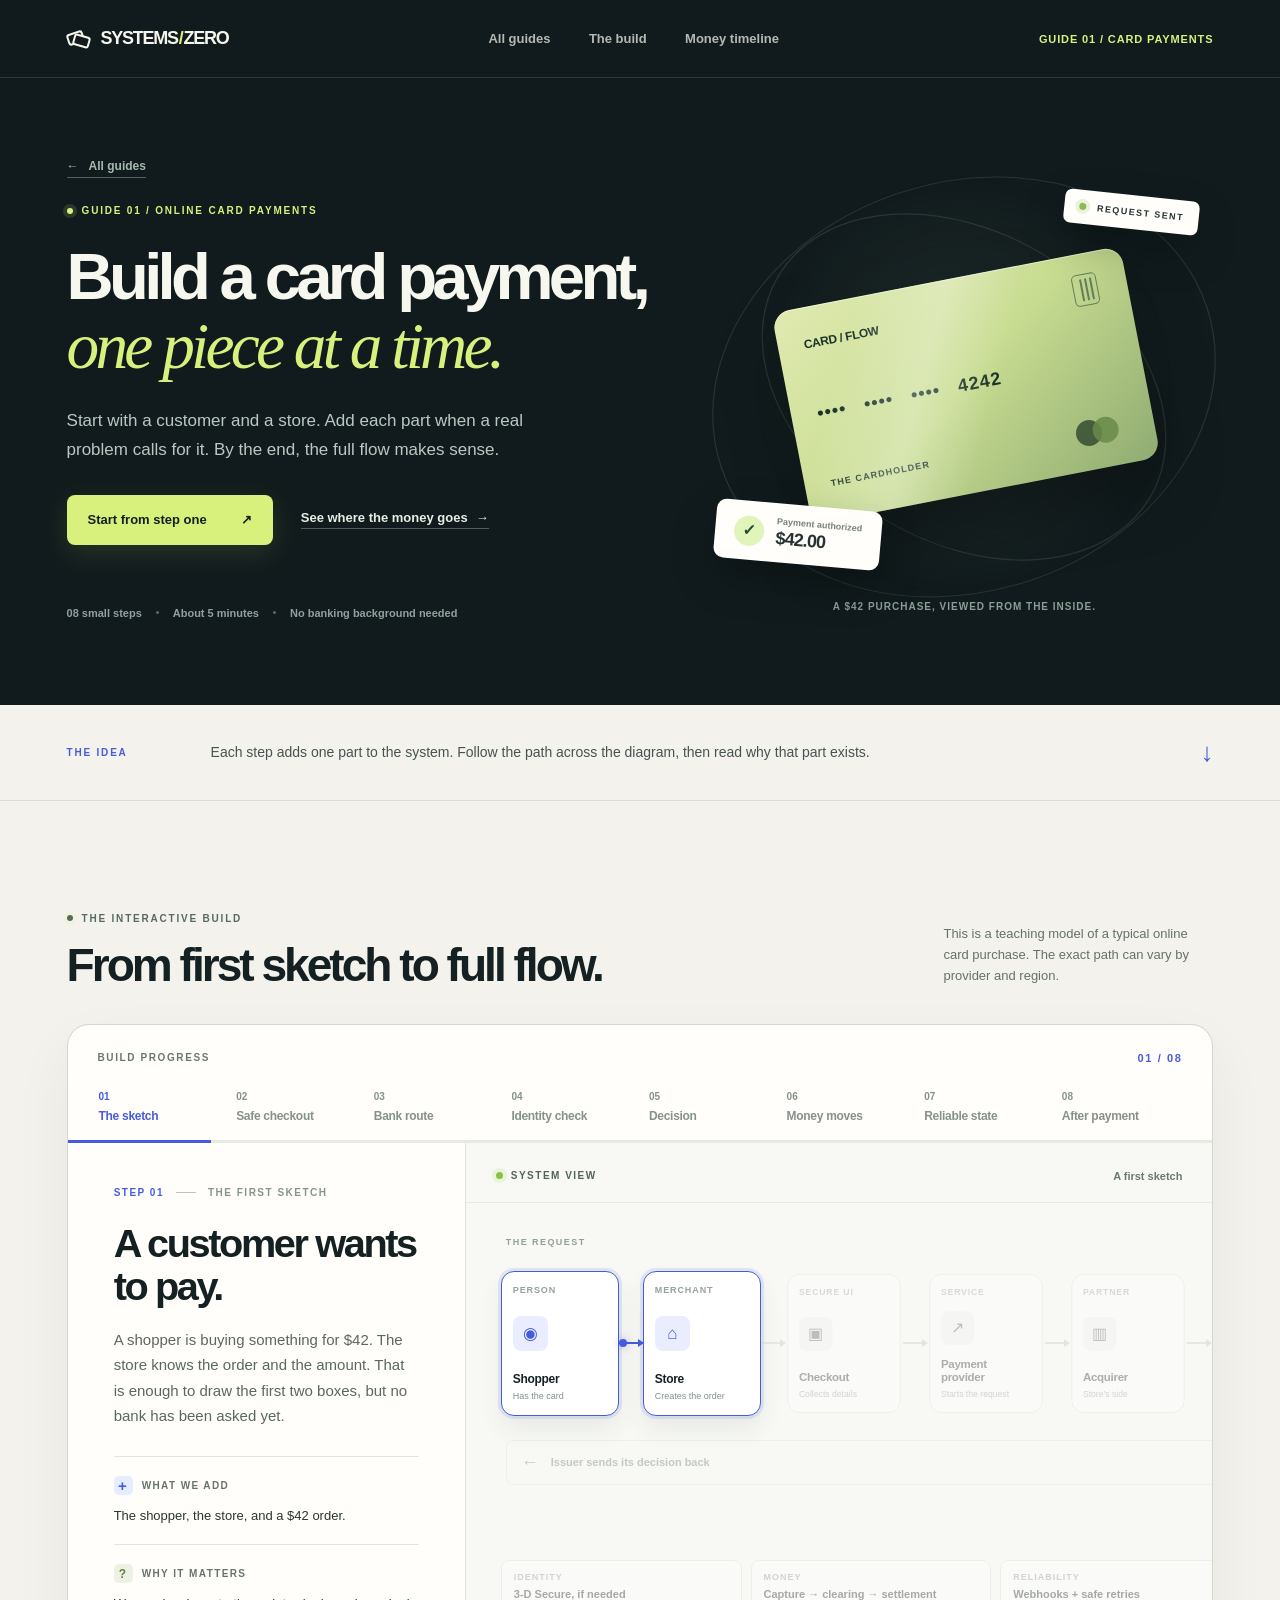
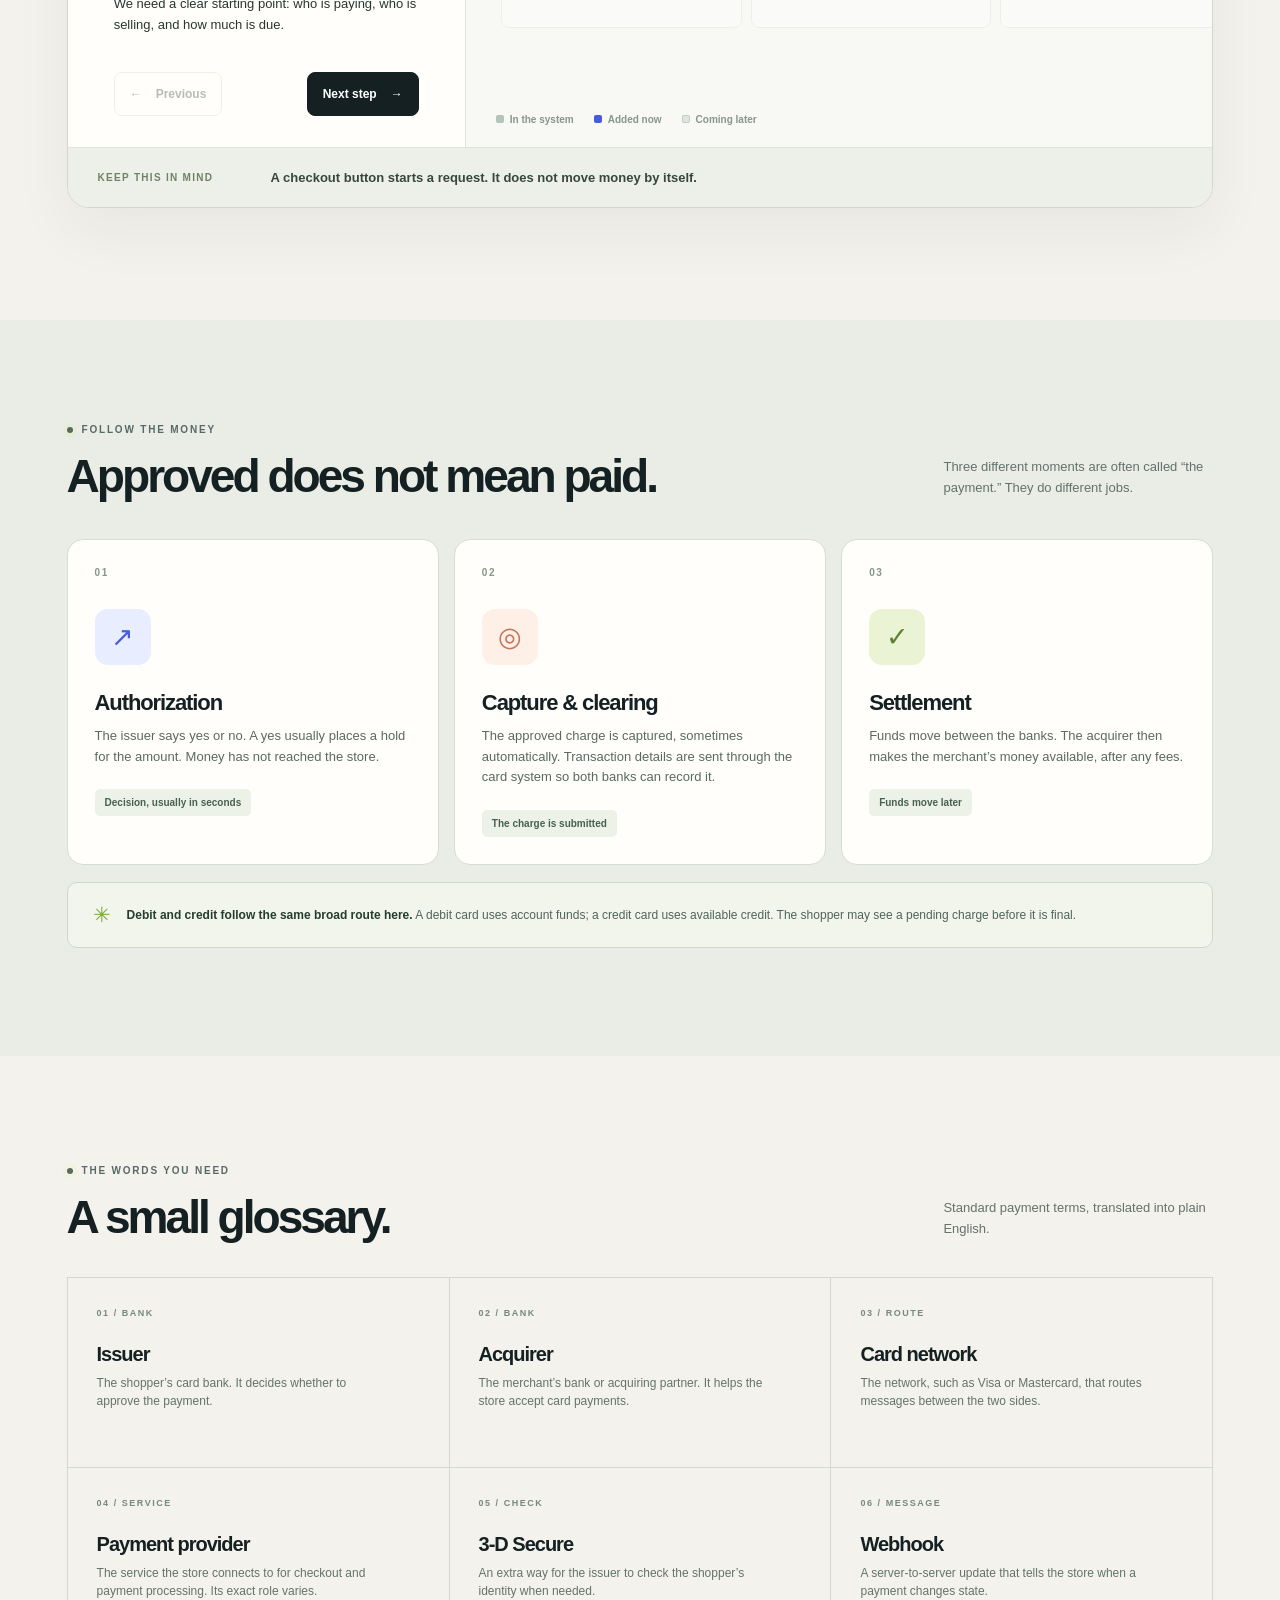
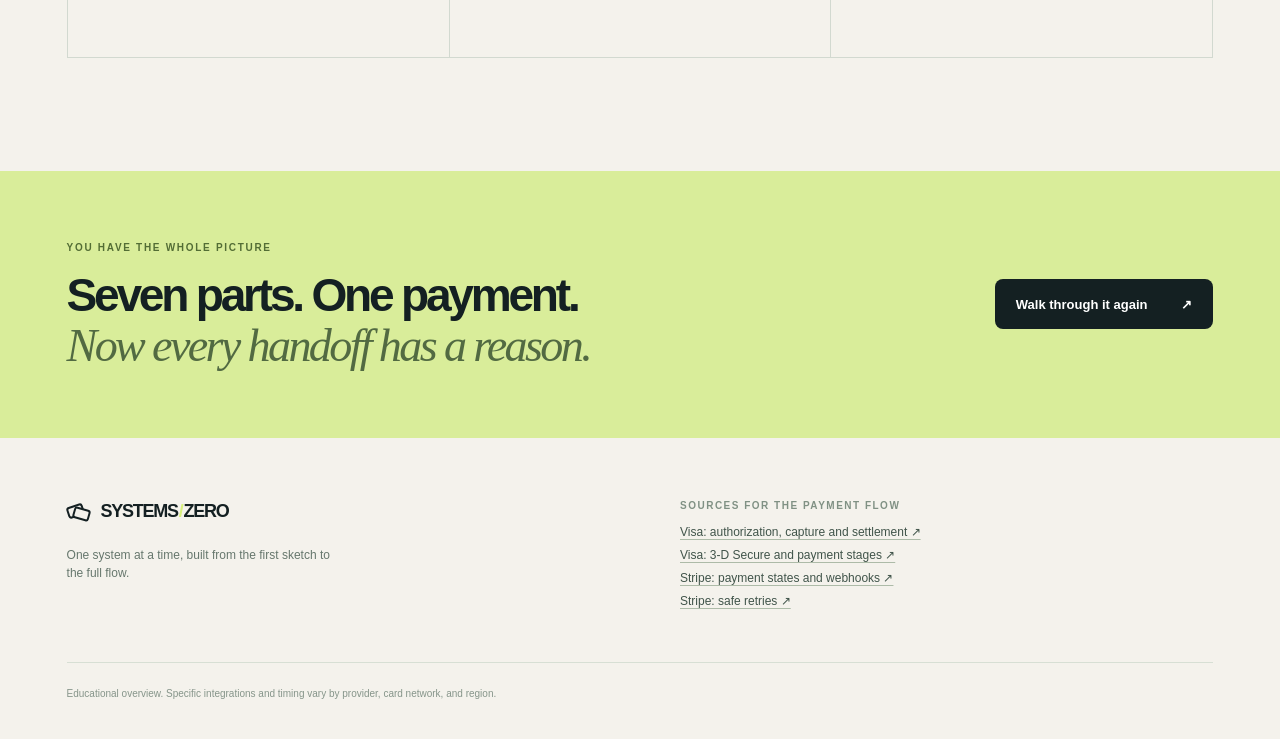
==== guides/card-payments/index.html @ 07d37108 "Make Systems from Zero a guide collection" ====
<!doctype html>
<html lang="en">
  <head>
    <meta charset="UTF-8" />
    <meta name="viewport" content="width=device-width, initial-scale=1" />
    <meta name="theme-color" content="#111b1d" />
    <meta name="description" content="An interactive, step-by-step guide to how an online card payment works." />
    <link rel="icon" href="../../favicon.svg" type="image/svg+xml" />
    <title>Card payments | Systems from Zero</title>
    <link rel="stylesheet" href="../../styles.css" />
    <script src="../../app.js" defer></script>
  </head>
  <body>
    <a class="skip-link" href="#builder">Skip to the payment builder</a>

    <header class="site-header">
      <a class="wordmark" href="../../" aria-label="Systems from Zero, all guides">
        <span class="wordmark-mark" aria-hidden="true"><span></span><span></span></span>
        <span>SYSTEMS<span class="wordmark-slash">/</span>ZERO</span>
      </a>
      <nav aria-label="Main navigation">
        <a href="../../">All guides</a>
        <a href="#builder">The build</a>
        <a href="#timeline">Money timeline</a>
      </nav>
      <span class="header-tag">GUIDE 01 / CARD PAYMENTS</span>
    </header>

    <main id="top">
      <section class="hero" aria-labelledby="hero-title">
        <div class="hero-inner">
          <div class="hero-copy">
            <a class="guide-back" href="../../"><span aria-hidden="true">←</span> All guides</a>
            <div class="eyebrow light"><span class="eyebrow-dot"></span> GUIDE 01 / ONLINE CARD PAYMENTS</div>
            <h1 id="hero-title">Build a card payment,<br /><em>one piece at a time.</em></h1>
            <p>Start with a customer and a store. Add each part when a real problem calls for it. By the end, the full flow makes sense.</p>
            <div class="hero-actions">
              <a class="button button-light" href="#builder">Start from step one <span aria-hidden="true">↗</span></a>
              <a class="text-link" href="#timeline">See where the money goes <span aria-hidden="true">→</span></a>
            </div>
            <div class="hero-meta"><span>08 small steps</span><span class="meta-divider"></span><span>About 5 minutes</span><span class="meta-divider"></span><span>No banking background needed</span></div>
          </div>
          <div class="hero-art" aria-hidden="true">
            <div class="art-orbit orbit-one"></div><div class="art-orbit orbit-two"></div>
            <div class="floating-label label-top"><span class="small-signal"></span> REQUEST SENT</div>
            <div class="payment-card">
              <div class="card-top"><span>CARD / FLOW</span><span class="card-chip"><i></i><i></i><i></i></span></div>
              <div class="card-center"><span>•••• &nbsp; •••• &nbsp; •••• &nbsp; 4242</span></div>
              <div class="card-bottom"><span>THE CARDHOLDER</span><span class="card-brand"><i></i><i></i></span></div>
            </div>
            <div class="floating-receipt">
              <div class="receipt-icon">✓</div>
              <div><span>Payment authorized</span><strong>$42.00</strong></div>
            </div>
            <div class="art-caption">A $42 purchase, viewed from the inside.</div>
          </div>
        </div>
      </section>

      <section class="intro-strip" aria-label="How to use this guide">
        <span class="intro-index">THE IDEA</span>
        <p>Each step adds one part to the system. Follow the path across the diagram, then read why that part exists.</p>
        <span class="intro-arrow" aria-hidden="true">↓</span>
      </section>

      <section id="builder" class="builder section-wrap" aria-labelledby="builder-heading">
        <div class="section-heading">
          <div><div class="eyebrow"><span class="eyebrow-dot"></span> THE INTERACTIVE BUILD</div><h2 id="builder-heading">From first sketch to full flow.</h2></div>
          <p>This is a teaching model of a typical online card purchase. The exact path can vary by provider and region.</p>
        </div>

        <div class="step-shell">
          <div class="step-rail-heading"><span>BUILD PROGRESS</span><span id="step-count">01 / 08</span></div>
          <div id="step-nav" class="step-nav" role="tablist" aria-label="Payment system build steps"></div>
          <div class="step-progress" aria-hidden="true"><span id="step-progress-fill"></span></div>

          <div class="build-layout">
            <article class="story-panel" id="step-panel" role="tabpanel" aria-live="polite">
              <div class="story-kicker"><span id="step-number">STEP 01</span><span class="kicker-rule"></span><span id="step-tag">THE FIRST SKETCH</span></div>
              <h3 id="step-title"></h3>
              <p id="step-description" class="story-description"></p>
              <div class="story-detail">
                <div class="detail-label"><span class="detail-icon">+</span> WHAT WE ADD</div>
                <p id="step-add"></p>
              </div>
              <div class="story-detail why-detail">
                <div class="detail-label"><span class="detail-icon question">?</span> WHY IT MATTERS</div>
                <p id="step-why"></p>
              </div>
              <div class="story-navigation">
                <button id="previous-step" class="nav-button nav-previous" type="button" aria-label="Previous step"><span aria-hidden="true">←</span> Previous</button>
                <button id="next-step" class="nav-button nav-next" type="button">Next step <span aria-hidden="true">→</span></button>
              </div>
            </article>

            <div class="diagram-panel">
              <div class="diagram-top"><div><span class="diagram-live-dot"></span> SYSTEM VIEW</div><span id="diagram-status">A first sketch</span></div>
              <div class="diagram-instruction">Scroll sideways to see the full path <span aria-hidden="true">→</span></div>
              <div class="diagram-scroll" tabindex="0" aria-label="Card payment flow diagram, scroll horizontally on small screens">
                <div class="diagram-canvas">
                  <div class="diagram-caption"><span>THE REQUEST</span><span>LEFT TO RIGHT <span aria-hidden="true">→</span></span></div>
                  <div id="flow-nodes" class="flow-nodes"></div>
                  <div id="response-line" class="response-line"><span class="response-arrow" aria-hidden="true">←</span><span id="response-label">Issuer sends its decision back</span><div id="scenario-controls" class="scenario-controls" role="group" aria-label="Issuer decision"><button class="scenario-button selected" type="button" data-outcome="approved" aria-pressed="true">Approved</button><button class="scenario-button" type="button" data-outcome="declined" aria-pressed="false">Declined</button></div></div>
                  <div id="diagram-extra" class="diagram-extra"></div>
                </div>
              </div>
              <div class="diagram-footer"><span class="legend-item"><i class="legend-active"></i> In the system</span><span class="legend-item"><i class="legend-new"></i> Added now</span><span class="legend-item"><i class="legend-later"></i> Coming later</span></div>
            </div>
          </div>
          <div class="step-takeaway"><span class="takeaway-label">KEEP THIS IN MIND</span><p id="step-takeaway"></p></div>
        </div>
      </section>

      <section id="timeline" class="timeline-section" aria-labelledby="timeline-heading">
        <div class="section-wrap">
          <div class="section-heading timeline-heading"><div><div class="eyebrow"><span class="eyebrow-dot"></span> FOLLOW THE MONEY</div><h2 id="timeline-heading">Approved does not mean paid.</h2></div><p>Three different moments are often called “the payment.” They do different jobs.</p></div>
          <div class="money-timeline">
            <article class="timeline-card"><span class="timeline-number">01</span><div class="timeline-symbol">↗</div><div><h3>Authorization</h3><p>The issuer says yes or no. A yes usually places a hold for the amount. Money has not reached the store.</p><span class="timeline-status">Decision, usually in seconds</span></div></article>
            <article class="timeline-card"><span class="timeline-number">02</span><div class="timeline-symbol">◎</div><div><h3>Capture &amp; clearing</h3><p>The approved charge is captured, sometimes automatically. Transaction details are sent through the card system so both banks can record it.</p><span class="timeline-status">The charge is submitted</span></div></article>
            <article class="timeline-card"><span class="timeline-number">03</span><div class="timeline-symbol">✓</div><div><h3>Settlement</h3><p>Funds move between the banks. The acquirer then makes the merchant’s money available, after any fees.</p><span class="timeline-status">Funds move later</span></div></article>
          </div>
          <div class="timeline-note"><span class="note-star">✳</span><p><strong>Debit and credit follow the same broad route here.</strong> A debit card uses account funds; a credit card uses available credit. The shopper may see a pending charge before it is final.</p></div>
        </div>
      </section>

      <section id="glossary" class="glossary-section section-wrap" aria-labelledby="glossary-heading">
        <div class="section-heading"><div><div class="eyebrow"><span class="eyebrow-dot"></span> THE WORDS YOU NEED</div><h2 id="glossary-heading">A small glossary.</h2></div><p>Standard payment terms, translated into plain English.</p></div>
        <div class="glossary-grid">
          <article><span class="term-index">01 / BANK</span><h3>Issuer</h3><p>The shopper’s card bank. It decides whether to approve the payment.</p></article>
          <article><span class="term-index">02 / BANK</span><h3>Acquirer</h3><p>The merchant’s bank or acquiring partner. It helps the store accept card payments.</p></article>
          <article><span class="term-index">03 / ROUTE</span><h3>Card network</h3><p>The network, such as Visa or Mastercard, that routes messages between the two sides.</p></article>
          <article><span class="term-index">04 / SERVICE</span><h3>Payment provider</h3><p>The service the store connects to for checkout and payment processing. Its exact role varies.</p></article>
          <article><span class="term-index">05 / CHECK</span><h3>3-D Secure</h3><p>An extra way for the issuer to check the shopper’s identity when needed.</p></article>
          <article><span class="term-index">06 / MESSAGE</span><h3>Webhook</h3><p>A server-to-server update that tells the store when a payment changes state.</p></article>
        </div>
      </section>

      <section class="closing-section"><div class="section-wrap closing-inner"><div><span class="closing-kicker">YOU HAVE THE WHOLE PICTURE</span><h2>Seven parts. One payment.<br /><em>Now every handoff has a reason.</em></h2></div><a class="button button-dark" href="#builder">Walk through it again <span aria-hidden="true">↗</span></a></div></section>
    </main>

    <footer class="site-footer section-wrap"><div><a class="wordmark footer-wordmark" href="../../"><span class="wordmark-mark" aria-hidden="true"><span></span><span></span></span><span>SYSTEMS<span class="wordmark-slash">/</span>ZERO</span></a><p>One system at a time, built from the first sketch to the full flow.</p></div><div class="source-list"><span>SOURCES FOR THE PAYMENT FLOW</span><a href="https://developer.visa.com/docs/visanet-connect-acceptance" target="_blank" rel="noopener noreferrer">Visa: authorization, capture and settlement ↗</a><a href="https://corporate.visa.com/en/solutions/visa-protect/insights/3d-secure.html" target="_blank" rel="noopener noreferrer">Visa: 3-D Secure and payment stages ↗</a><a href="https://docs.stripe.com/payments/payment-element/migration" target="_blank" rel="noopener noreferrer">Stripe: payment states and webhooks ↗</a><a href="https://docs.stripe.com/api/idempotent_requests" target="_blank" rel="noopener noreferrer">Stripe: safe retries ↗</a></div><p class="footer-fine">Educational overview. Specific integrations and timing vary by provider, card network, and region.</p></footer>
  </body>
</html>
---- styles.css ----
:root{--ink:#142022;--ink-soft:#536164;--deep:#111b1d;--deep-2:#1d2b2c;--paper:#f4f2ec;--white:#fffefa;--line:#d9ddd5;--lime:#d8f17c;--blue:#475cdd;--blue-soft:#e9edff;--peach:#ffd4bc;--radius:18px;scroll-behavior:smooth}
*{box-sizing:border-box}html{scroll-padding-top:92px}body{margin:0;background:var(--paper);color:var(--ink);font-family:Inter,"Segoe UI",Arial,sans-serif;-webkit-font-smoothing:antialiased}button,a{-webkit-tap-highlight-color:transparent}button{font:inherit}a{color:inherit;text-decoration:none}a:focus-visible,button:focus-visible,.diagram-scroll:focus-visible{outline:3px solid var(--blue);outline-offset:4px}.skip-link{position:absolute;z-index:99;top:-70px;left:16px;background:#fff;padding:12px 16px;border-radius:8px}.skip-link:focus{top:12px}.section-wrap{max-width:1440px;margin:0 auto;padding-left:clamp(22px,5.2vw,76px);padding-right:clamp(22px,5.2vw,76px)}
.site-header{height:78px;padding:0 clamp(22px,5.2vw,76px);display:flex;align-items:center;justify-content:space-between;gap:32px;background:var(--deep);color:#f5f5ec;border-bottom:1px solid rgba(255,255,255,.12)}.wordmark{display:inline-flex;align-items:center;gap:10px;font-size:18px;font-weight:850;letter-spacing:-.07em;white-space:nowrap}.wordmark-slash{color:var(--lime);padding:0 1px}.wordmark-mark{width:24px;height:24px;display:inline-flex;position:relative;align-items:center}.wordmark-mark span{display:block;width:17px;height:12px;border:2px solid currentColor;border-radius:3px;transform:rotate(-18deg);position:absolute;left:0;top:5px}.wordmark-mark span+span{left:6px;top:8px;background:var(--deep);transform:rotate(16deg)}.site-header nav{display:flex;align-items:center;gap:clamp(18px,3vw,42px);font-size:13px;font-weight:650}.site-header nav a{opacity:.72;transition:opacity .2s}.site-header nav a:hover{opacity:1}.header-tag{font-size:11px;letter-spacing:.08em;text-transform:uppercase;font-weight:750;color:var(--lime);white-space:nowrap}.header-tag span{font-size:16px;margin-left:7px}
.hero{background:var(--deep);color:#f6f7ee;overflow:hidden}.hero-inner{max-width:1440px;min-height:620px;margin:auto;padding:78px clamp(22px,5.2vw,76px) 86px;display:grid;grid-template-columns:minmax(0,1.1fr) minmax(390px,.9fr);align-items:center;gap:40px}.eyebrow{display:flex;align-items:center;gap:9px;font-size:10px;font-weight:850;letter-spacing:.18em;color:#586966}.eyebrow.light{color:var(--lime)}.eyebrow-dot{width:6px;height:6px;border-radius:50%;background:currentColor;display:inline-block;box-shadow:0 0 0 4px rgba(216,241,124,.13)}h1,h2,h3,p{margin-top:0}.hero h1{font-size:clamp(46px,5.1vw,78px);line-height:1.055;letter-spacing:-.072em;font-weight:760;margin:27px 0 26px;max-width:770px}.hero h1 em,.closing-section h2 em{font-family:Georgia,serif;font-weight:400;letter-spacing:-.057em;color:var(--lime)}.hero-copy>p{font-size:17px;line-height:1.7;color:#b9c8c3;max-width:520px;margin-bottom:30px}.hero-actions{display:flex;gap:28px;align-items:center;flex-wrap:wrap}.button{min-height:50px;display:inline-flex;align-items:center;justify-content:center;gap:34px;padding:0 21px;border-radius:8px;font-size:13px;font-weight:800;transition:transform .25s,background .25s,box-shadow .25s}.button:hover{transform:translateY(-3px)}.button-light{background:var(--lime);color:#142022;box-shadow:0 8px 28px rgba(216,241,124,.12)}.button-light:hover{background:#e4f9a7}.text-link{font-size:13px;font-weight:750;color:#e8eee4;display:inline-flex;gap:8px;align-items:center;border-bottom:1px solid rgba(255,255,255,.28);padding-bottom:3px}.text-link:hover{border-bottom-color:var(--lime);color:var(--lime)}.hero-meta{display:flex;align-items:center;gap:14px;margin-top:62px;color:#90a09c;font-size:11px;font-weight:650}.meta-divider{width:3px;height:3px;border-radius:50%;background:#5a6c66}
.hero-art{height:450px;position:relative;display:flex;align-items:center;justify-content:center;isolation:isolate}.hero-art:before{content:"";position:absolute;width:440px;height:440px;border-radius:50%;background:radial-gradient(circle,rgba(117,144,129,.18),transparent 67%);filter:blur(6px)}.art-orbit{position:absolute;width:410px;height:410px;border:1px solid rgba(202,225,202,.12);border-radius:50%;transform:rotate(-18deg) scaleX(1.25)}.orbit-two{width:310px;height:310px;transform:rotate(31deg) scaleX(1.4)}.payment-card{width:min(355px,78%);height:215px;background:linear-gradient(140deg,#dfeab0 0%,#c8dc91 49%,#90ac72 100%);border-radius:18px;color:#1b3327;box-shadow:0 30px 60px rgba(0,0,0,.35),inset 0 1px 0 rgba(255,255,255,.5);transform:rotate(-11deg) translate(2px,-2px);position:relative;z-index:2;display:flex;flex-direction:column;justify-content:space-between;padding:24px 26px;animation:card-float 7s ease-in-out infinite}.payment-card:after{content:"";position:absolute;inset:0;border-radius:inherit;background:linear-gradient(115deg,transparent 18%,rgba(255,255,255,.29) 39%,transparent 57%);pointer-events:none}.card-top,.card-bottom{display:flex;align-items:center;justify-content:space-between;font-size:12px;font-weight:850;letter-spacing:-.03em}.card-chip{display:flex;flex-direction:column;gap:3px;width:32px;height:25px;border:1px solid #627d59;border-radius:5px;padding:4px;transform:rotate(90deg)}.card-chip i{height:2px;background:#627d59;width:100%}.card-center{font-size:18px;letter-spacing:.06em;font-weight:650;white-space:nowrap}.card-bottom{font-size:9px;letter-spacing:.13em}.card-brand{display:flex;margin-right:10px}.card-brand i{width:26px;height:26px;border-radius:50%;background:#354c31;opacity:.85}.card-brand i+i{margin-left:-9px;background:#68894a;opacity:.85}.floating-label,.floating-receipt{position:absolute;z-index:3;background:#fffefa;color:#263332;box-shadow:0 18px 40px rgba(0,0,0,.25)}.floating-label{top:33px;right:14px;border-radius:7px;padding:12px 15px;font-size:9px;font-weight:900;letter-spacing:.16em;transform:rotate(6deg);animation:small-float 6s ease-in-out infinite}.small-signal{display:inline-block;width:7px;height:7px;background:#8dbb4e;border-radius:50%;margin-right:7px;box-shadow:0 0 0 4px #e9f2dc}.floating-receipt{bottom:48px;left:0;display:flex;align-items:center;gap:12px;border-radius:10px;padding:13px 19px;transform:rotate(5deg);animation:small-float 7s ease-in-out -2s infinite}.receipt-icon{width:30px;height:30px;border-radius:50%;background:#e0f4bc;color:#234b2c;display:grid;place-items:center;font-size:16px;font-weight:900}.floating-receipt span{display:block;font-size:9px;font-weight:650;color:#77847e;margin-bottom:2px}.floating-receipt strong{font-size:18px;letter-spacing:-.05em}.art-caption{position:absolute;bottom:0;color:#8c9e98;font-size:10px;font-weight:700;letter-spacing:.1em;text-transform:uppercase}.intro-strip{min-height:96px;padding:24px clamp(22px,5.2vw,76px);max-width:1440px;margin:auto;display:grid;grid-template-columns:120px 1fr 40px;gap:24px;align-items:center;border-bottom:1px solid var(--line)}.intro-index{font-size:10px;font-weight:900;letter-spacing:.18em;color:var(--blue)}.intro-strip p{font-size:14px;line-height:1.6;max-width:750px;margin:0;color:#455451}.intro-arrow{font-size:26px;color:var(--blue);text-align:right}
.builder{padding-top:112px;padding-bottom:112px}.section-heading{display:flex;align-items:end;justify-content:space-between;gap:40px;margin-bottom:35px}.section-heading h2{font-size:clamp(36px,3.6vw,55px);line-height:1.05;letter-spacing:-.065em;font-weight:750;margin:17px 0 0}.section-heading>p{width:270px;max-width:100%;color:#64716c;font-size:13px;line-height:1.6;margin:0 0 2px}.step-shell{border:1px solid #d2d7cd;border-radius:22px;background:var(--white);overflow:hidden;box-shadow:0 24px 60px rgba(26,39,31,.055)}.step-rail-heading{display:flex;justify-content:space-between;padding:27px 30px 17px;font-size:10px;font-weight:900;letter-spacing:.16em;color:#687771}.step-rail-heading span+span{color:var(--blue);font-size:11px}.step-nav{display:grid;grid-template-columns:repeat(8,minmax(0,1fr));padding:0 24px;gap:4px}.step-tab{border:0;background:transparent;text-align:left;min-width:0;padding:10px 7px 16px;cursor:pointer;color:#86918d;transition:color .2s,transform .2s}.step-tab:hover{color:var(--ink);transform:translateY(-2px)}.step-tab .tab-number{display:block;font-size:10px;font-weight:850;margin-bottom:7px}.step-tab .tab-name{display:block;font-size:12px;font-weight:780;letter-spacing:-.025em;line-height:1.25}.step-tab[aria-selected="true"]{color:var(--blue)}.step-tab[aria-selected="true"] .tab-number{color:var(--blue)}.step-tab.completed{color:#4b6253}.step-progress{height:3px;background:#e7eae3}.step-progress span{height:100%;display:block;background:var(--blue);width:12.5%;transition:width .6s cubic-bezier(.2,.8,.2,1)}.build-layout{display:grid;grid-template-columns:minmax(310px,.88fr) minmax(0,1.65fr);min-height:600px}.story-panel{padding:44px clamp(26px,3.6vw,53px) 31px;border-right:1px solid #e0e4dc;display:flex;flex-direction:column}.story-kicker{display:flex;align-items:center;gap:12px;font-size:10px;font-weight:900;letter-spacing:.15em;color:var(--blue)}.kicker-rule{width:20px;height:1px;background:#bdc6b9}.story-kicker span:last-child{color:#87948d}.story-panel h3{font-size:clamp(32px,3.1vw,47px);line-height:1.08;letter-spacing:-.06em;font-weight:760;margin:24px 0 19px;max-width:360px}.story-description{font-size:15px;line-height:1.7;color:#5a6861;max-width:370px;margin-bottom:27px}.story-detail{border-top:1px solid #e1e5dd;padding-top:19px;margin-bottom:18px}.detail-label{font-size:10px;font-weight:900;letter-spacing:.14em;display:flex;align-items:center;gap:9px;color:#667470}.detail-icon{width:19px;height:19px;border-radius:5px;display:grid;place-items:center;background:#e6edff;color:var(--blue);font-size:15px;line-height:1}.detail-icon.question{font-size:12px;background:#edf1e3;color:#667f36}.story-detail p{font-size:13px;line-height:1.6;color:#293632;margin:11px 0 0}.story-navigation{margin-top:auto;padding-top:18px;display:flex;align-items:center;gap:10px}.nav-button{height:44px;border:1px solid #d4dcd1;border-radius:8px;background:transparent;color:#42524a;padding:0 15px;font-size:12px;font-weight:800;cursor:pointer;display:inline-flex;align-items:center;gap:14px;transition:background .2s,transform .2s,border-color .2s}.nav-button:hover:not(:disabled){transform:translateY(-2px);background:#f0f4ea;border-color:#a8b6a2}.nav-button:disabled{opacity:.38;cursor:not-allowed}.nav-next{background:var(--ink);color:#fff;border-color:var(--ink);margin-left:auto}.nav-next:hover:not(:disabled){background:#30453d;color:#fff;border-color:#30453d}
.diagram-panel{background:#f8f9f5;min-width:0;display:flex;flex-direction:column}.diagram-top{padding:27px 30px 20px;display:flex;justify-content:space-between;align-items:center;gap:15px;border-bottom:1px solid #e7ebe5;color:#53625c;font-size:10px;letter-spacing:.15em;font-weight:900}.diagram-top>div{display:flex;align-items:center;gap:8px}.diagram-top>span{font-size:11px;letter-spacing:0;text-transform:none;font-weight:700;color:#6b7971}.diagram-live-dot{width:7px;height:7px;border-radius:50%;background:#8cc147;box-shadow:0 0 0 4px #e9f4d9}.diagram-instruction{display:none}.diagram-scroll{overflow-x:auto;overflow-y:hidden;scrollbar-color:#bdc9bd transparent;scrollbar-width:thin;flex:1}.diagram-canvas{width:1060px;min-height:450px;margin:auto;padding:34px 35px 25px;display:flex;flex-direction:column}.diagram-caption{display:flex;justify-content:space-between;padding:0 5px 24px;color:#91a099;font-size:9px;font-weight:900;letter-spacing:.16em}.flow-nodes{display:flex;align-items:stretch;gap:0}.flow-pair{display:flex;align-items:center}.flow-node{width:118px;height:145px;background:#fff;border:1px solid #d7ded4;border-radius:13px;padding:13px 11px;display:flex;flex-direction:column;justify-content:space-between;opacity:.34;filter:grayscale(1);transform:scale(.96);transition:opacity .4s,transform .45s,filter .4s,border-color .4s,box-shadow .4s,background .4s}.flow-node.active{opacity:1;filter:none;transform:scale(1)}.flow-node.new{border-color:var(--blue);box-shadow:0 0 0 3px rgba(71,92,221,.12),0 13px 25px rgba(33,49,42,.08)}.flow-node.decision-node.approved{background:#f5fae8;border-color:#a6cc75}.flow-node.decision-node.declined{background:#fff2eb;border-color:#efa68f}.flow-node small{font-size:9px;font-weight:850;letter-spacing:.1em;color:#94a29b}.flow-node .node-icon{width:35px;height:35px;border-radius:8px;background:#eff3eb;display:grid;place-items:center;color:#405850;font-size:17px;line-height:1;font-family:Georgia,serif}.flow-node.new .node-icon{background:var(--blue-soft);color:var(--blue)}.flow-node strong{display:block;font-size:12px;line-height:1.15;letter-spacing:-.025em}.flow-node .node-sub{display:block;font-size:9px;color:#84918a;line-height:1.25;margin-top:4px}.flow-connector{width:24px;height:2px;background:#d2d9d1;position:relative;transition:background .3s,opacity .3s;opacity:.5}.flow-connector:after{content:"";position:absolute;right:-1px;top:-3px;width:0;height:0;border-left:6px solid #cbd3cb;border-top:4px solid transparent;border-bottom:4px solid transparent}.flow-connector.active{background:var(--blue);opacity:1}.flow-connector.active:after{border-left-color:var(--blue)}.flow-connector.active:before{content:"";position:absolute;width:8px;height:8px;border-radius:50%;left:0;top:-3px;background:var(--blue);box-shadow:0 0 8px rgba(71,92,221,.4);animation:travel 1.7s linear infinite}.flow-pair:nth-child(2) .flow-connector.active:before{animation-delay:-.25s}.flow-pair:nth-child(3) .flow-connector.active:before{animation-delay:-.5s}.flow-pair:nth-child(4) .flow-connector.active:before{animation-delay:-.75s}.flow-pair:nth-child(5) .flow-connector.active:before{animation-delay:-1s}.flow-pair:nth-child(6) .flow-connector.active:before{animation-delay:-1.25s}.response-line{margin:24px 5px 0;padding:10px 14px;border:1px solid #dbe2d5;border-radius:7px;color:#607169;font-size:11px;font-weight:700;display:flex;align-items:center;gap:12px;opacity:.35;transition:opacity .35s,background .35s,border-color .35s}.response-line.active{opacity:1;background:#edf5e7;border-color:#b9d69c}.response-line.declined{background:#fff1e9;border-color:#efbead}.response-arrow{color:#5b8662;font-size:18px;line-height:1}.response-line.declined .response-arrow{color:#b8664d}.diagram-extra{margin-top:auto;padding-top:22px;display:grid;grid-template-columns:repeat(3,1fr);gap:9px}.extra-chip{min-height:68px;border:1px solid #d9e0d6;border-radius:8px;background:#fff;padding:11px 12px;opacity:.36;transition:opacity .35s,background .35s,border-color .35s}.extra-chip.active{opacity:1;background:#fff}.extra-chip.new{border-color:var(--blue);background:#f3f5ff}.extra-chip.muted{opacity:.28}.extra-chip span{display:block;font-size:9px;color:#87958b;letter-spacing:.11em;font-weight:900;margin-bottom:6px}.extra-chip strong{display:block;font-size:11px;line-height:1.2}.diagram-footer{padding:17px 30px 22px;display:flex;gap:20px;flex-wrap:wrap;color:#87958b;font-size:10px;font-weight:650}.legend-item{display:inline-flex;align-items:center;gap:6px}.legend-item i{width:8px;height:8px;border-radius:2px;display:inline-block;background:#b5c4b8}.legend-item .legend-new{background:var(--blue)}.legend-item .legend-later{background:#e0e5dd;border:1px solid #c3cbc2}.step-takeaway{background:#edf0e8;border-top:1px solid #dde4d9;padding:20px 30px;display:grid;grid-template-columns:155px 1fr;gap:18px;align-items:center}.takeaway-label{color:#718168;font-size:10px;font-weight:900;letter-spacing:.13em}.step-takeaway p{margin:0;font-size:13px;line-height:1.5;color:#37473d;font-weight:650}
.timeline-section{background:#e9ede5;padding:104px 0 108px}.timeline-heading{margin-bottom:38px}.money-timeline{display:grid;grid-template-columns:repeat(3,1fr);gap:15px}.timeline-card{min-height:315px;background:var(--white);border:1px solid #d5ded3;border-radius:16px;padding:27px;display:flex;flex-direction:column;position:relative;overflow:hidden;transition:transform .25s,box-shadow .25s}.timeline-card:hover{transform:translateY(-5px);box-shadow:0 20px 34px rgba(44,64,45,.08)}.timeline-number{font-size:10px;font-weight:900;color:#85968b;letter-spacing:.16em}.timeline-symbol{width:56px;height:56px;border-radius:13px;background:#e8edff;color:var(--blue);display:grid;place-items:center;font-size:27px;font-family:Georgia,serif;margin:31px 0 25px}.timeline-card:nth-child(2) .timeline-symbol{background:#fff0e7;color:#c87358}.timeline-card:nth-child(3) .timeline-symbol{background:#eaf3d3;color:#5b8134}.timeline-card h3{font-size:22px;letter-spacing:-.05em;margin-bottom:10px}.timeline-card p{font-size:13px;line-height:1.6;color:#596a60;margin-bottom:22px}.timeline-status{display:inline-flex;align-self:flex-start;font-size:10px;font-weight:800;color:#48614f;background:#ecf2e8;padding:8px 10px;border-radius:5px;margin-top:auto}.timeline-note{margin-top:17px;padding:20px 25px;border:1px solid #ccd8c7;border-radius:10px;display:flex;align-items:center;gap:16px;background:#f1f5ec}.timeline-note p{font-size:12px;line-height:1.6;color:#516459;margin:0}.timeline-note strong{color:#263d2d}.note-star{font-size:21px;color:#7ca743}
.glossary-section{padding-top:109px;padding-bottom:113px}.glossary-grid{display:grid;grid-template-columns:repeat(3,1fr);border-top:1px solid #d2d9d0;border-left:1px solid #d2d9d0}.glossary-grid article{min-height:190px;padding:24px 29px 23px;border-right:1px solid #d2d9d0;border-bottom:1px solid #d2d9d0;transition:background .2s}.glossary-grid article:hover{background:#fffefa}.term-index{font-size:9px;font-weight:900;letter-spacing:.17em;color:#758a7c}.glossary-grid h3{font-size:20px;letter-spacing:-.05em;margin:23px 0 8px}.glossary-grid p{color:#64736a;line-height:1.55;font-size:12px;max-width:290px;margin:0}.closing-section{background:#d9ed9a;padding:66px 0}.closing-inner{display:flex;justify-content:space-between;align-items:center;gap:28px}.closing-kicker{font-size:10px;letter-spacing:.17em;font-weight:900;color:#536d35}.closing-section h2{font-size:clamp(34px,3.6vw,52px);letter-spacing:-.07em;line-height:1.1;margin:15px 0 0}.closing-section h2 em{color:#526a42}.button-dark{background:var(--ink);color:#fff;white-space:nowrap}.button-dark:hover{background:#304238}.site-footer{padding-top:62px;padding-bottom:40px;display:grid;grid-template-columns:1fr 1fr;gap:30px 80px;background:var(--paper)}.footer-wordmark .wordmark-mark span+span{background:var(--paper)}.site-footer>div>p{font-size:12px;color:#66776d;margin:18px 0 0;max-width:270px;line-height:1.5}.source-list{display:flex;flex-direction:column;gap:9px}.source-list span{font-size:10px;font-weight:900;letter-spacing:.15em;color:#809184;margin-bottom:5px}.source-list a{font-size:12px;color:#40544a;text-decoration:underline;text-decoration-color:#adbba8;text-underline-offset:3px}.source-list a:hover{color:var(--blue)}.footer-fine{grid-column:1/-1;font-size:10px;color:#86958a;margin:24px 0 0;padding-top:25px;border-top:1px solid #d7dfd4}
@keyframes card-float{0%,100%{transform:rotate(-11deg) translate(2px,-2px)}50%{transform:rotate(-9deg) translate(2px,-12px)}}@keyframes small-float{0%,100%{translate:0 0}50%{translate:0 -7px}}@keyframes travel{from{left:0}to{left:18px}}
@media(max-width:1100px){.header-tag{display:none}.hero-inner{grid-template-columns:1.1fr .9fr;gap:0}.hero-art{transform:scale(.85);transform-origin:center}.build-layout{grid-template-columns:360px minmax(0,1fr)}.story-panel{padding:35px 28px 28px}.step-tab .tab-name{font-size:11px}.diagram-canvas{margin:0}}
@media(max-width:800px){.site-header{height:66px}.site-header nav{gap:15px;font-size:12px}.hero-inner{grid-template-columns:1fr;padding-top:65px;padding-bottom:55px;min-height:unset}.hero-art{height:350px;transform:scale(.9);margin-top:12px}.hero-meta{margin-top:40px}.intro-strip{grid-template-columns:85px 1fr 20px}.builder,.timeline-section,.glossary-section{padding-top:75px;padding-bottom:75px}.section-heading{align-items:start;flex-direction:column;gap:14px}.section-heading>p{width:auto;max-width:530px}.step-nav{overflow-x:auto;display:flex;padding:0 20px;scrollbar-width:thin}.step-tab{flex:0 0 96px}.build-layout{grid-template-columns:1fr}.story-panel{border-right:0;border-bottom:1px solid #e0e4dc;min-height:470px}.diagram-panel{min-height:485px}.diagram-instruction{display:block;padding:12px 30px 0;font-size:10px;color:#819084}.diagram-canvas{min-height:400px}.money-timeline{grid-template-columns:1fr}.timeline-card{min-height:235px}.timeline-symbol{margin:18px 0}.glossary-grid{grid-template-columns:repeat(2,1fr)}}
@media(max-width:580px){.site-header nav a:nth-child(2){display:none}.site-header nav{gap:16px}.site-header nav a{font-size:11px}.wordmark{font-size:16px}.hero-inner{padding-top:58px}.hero h1{font-size:clamp(43px,12vw,64px)}.hero-copy>p{font-size:15px}.hero-actions{gap:18px}.hero-art{height:300px;transform:scale(.72);margin:-4px -50px -26px}.floating-label{right:0}.hero-meta{flex-wrap:wrap;gap:9px 12px;font-size:10px}.intro-strip{grid-template-columns:1fr 24px;gap:8px;padding-top:20px;padding-bottom:20px}.intro-index{grid-column:1/-1}.intro-strip p{font-size:12px}.section-heading h2{font-size:38px}.step-rail-heading{padding-left:20px;padding-right:20px}.story-panel{padding:31px 22px 23px;min-height:520px}.story-panel h3{font-size:39px}.story-description{font-size:14px}.diagram-top{padding-left:20px;padding-right:20px}.diagram-instruction{padding-left:20px}.diagram-footer{padding-left:20px;padding-right:20px;gap:11px}.step-takeaway{grid-template-columns:1fr;padding:20px;gap:7px}.glossary-grid{grid-template-columns:1fr}.glossary-grid article{min-height:155px}.closing-inner{align-items:start;flex-direction:column}.site-footer{grid-template-columns:1fr;gap:40px}.footer-fine{margin-top:0}.timeline-note{align-items:start}}
@media(prefers-reduced-motion:reduce){*,*:before,*:after{scroll-behavior:auto!important;animation-duration:.01ms!important;animation-iteration-count:1!important;transition-duration:.01ms!important}}
.response-line{padding:7px 8px 7px 14px}.scenario-controls{display:flex;gap:3px;margin-left:auto;background:rgba(255,255,255,.58);padding:3px;border-radius:5px}.scenario-button{border:0;background:transparent;border-radius:4px;padding:6px 8px;font-size:10px;font-weight:800;color:#64776a;cursor:pointer}.scenario-button.selected{background:#fff;color:#273e2d;box-shadow:0 1px 5px rgba(27,44,31,.12)}.response-line.declined .scenario-button.selected{color:#a44d33}.response-line:not(.active) .scenario-controls{visibility:hidden}.diagram-extra{grid-template-columns:repeat(4,1fr)}
.guide-back{display:inline-flex;align-items:center;gap:10px;color:#a6b9ae;border-bottom:1px solid rgba(166,185,174,.45);padding-bottom:4px;margin-bottom:27px;font-size:12px;font-weight:750;transition:color .2s,border-color .2s}.guide-back:hover{color:var(--lime);border-color:var(--lime)}
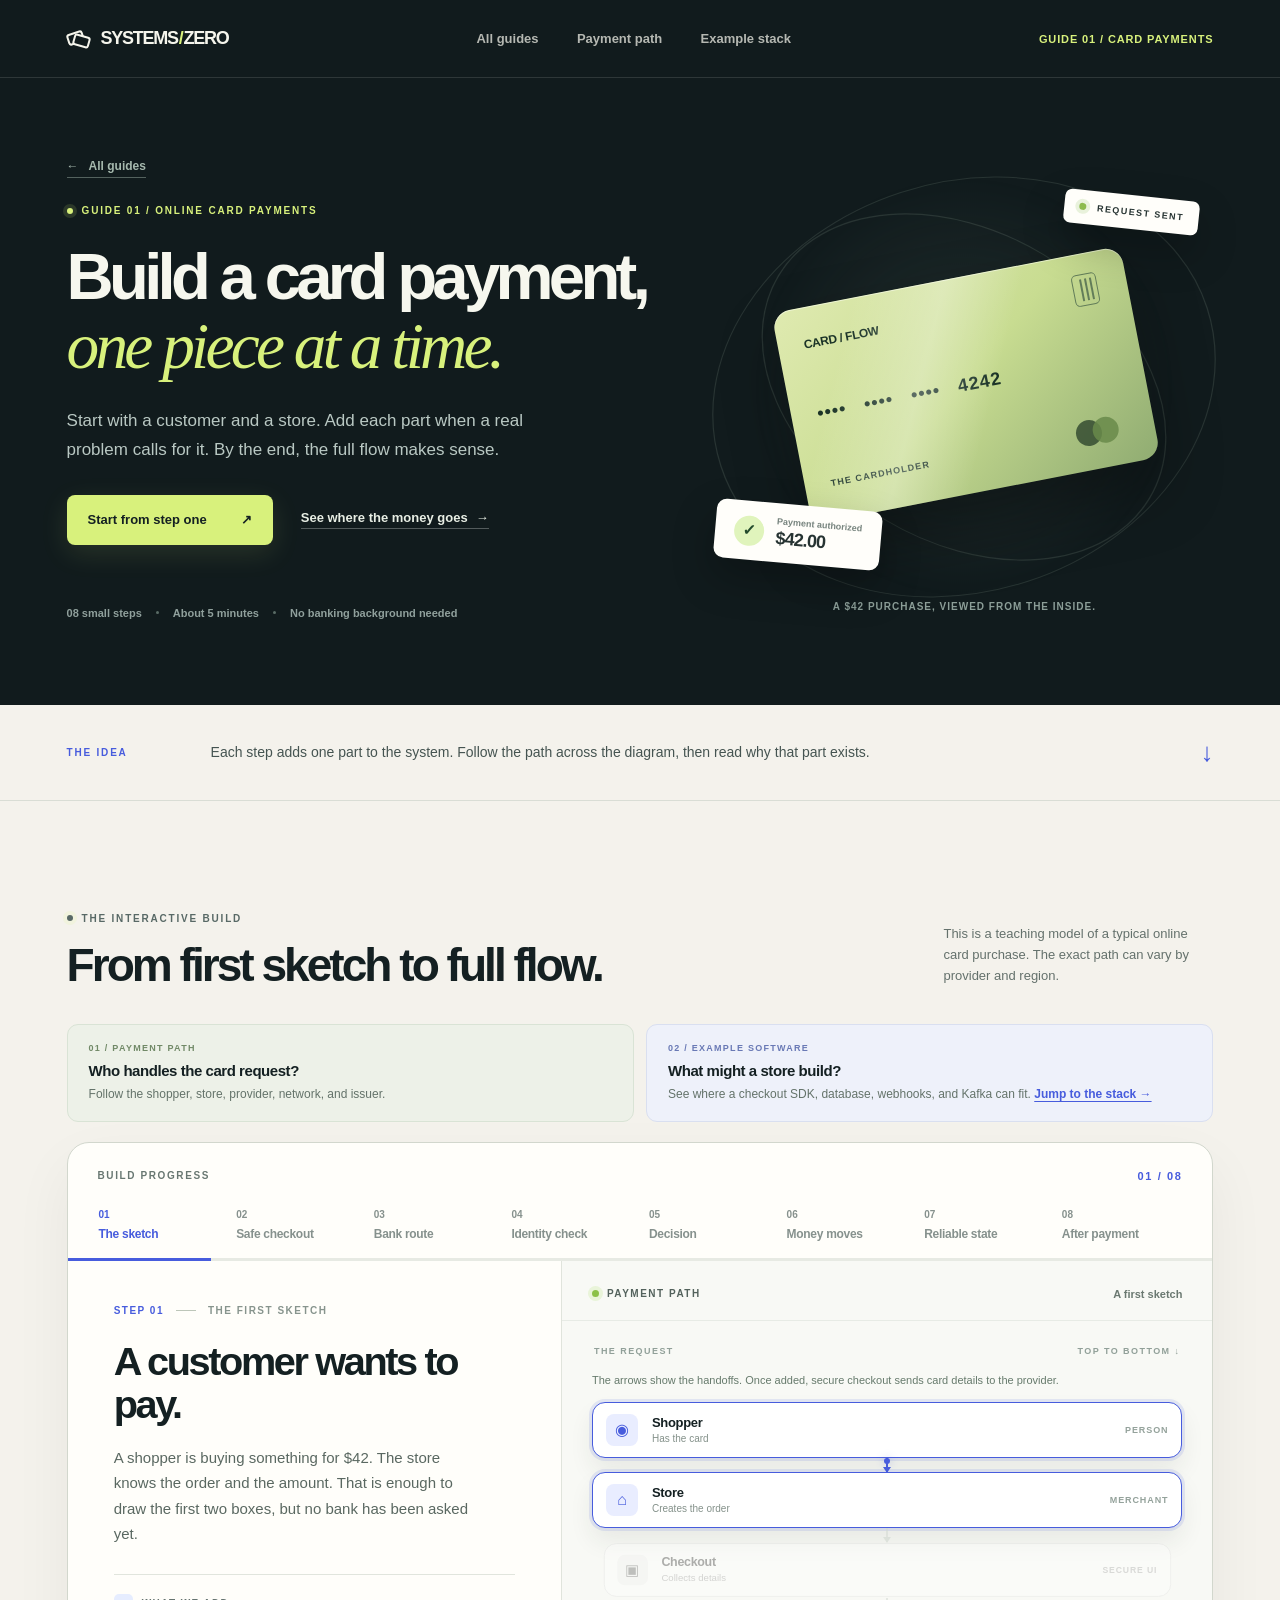
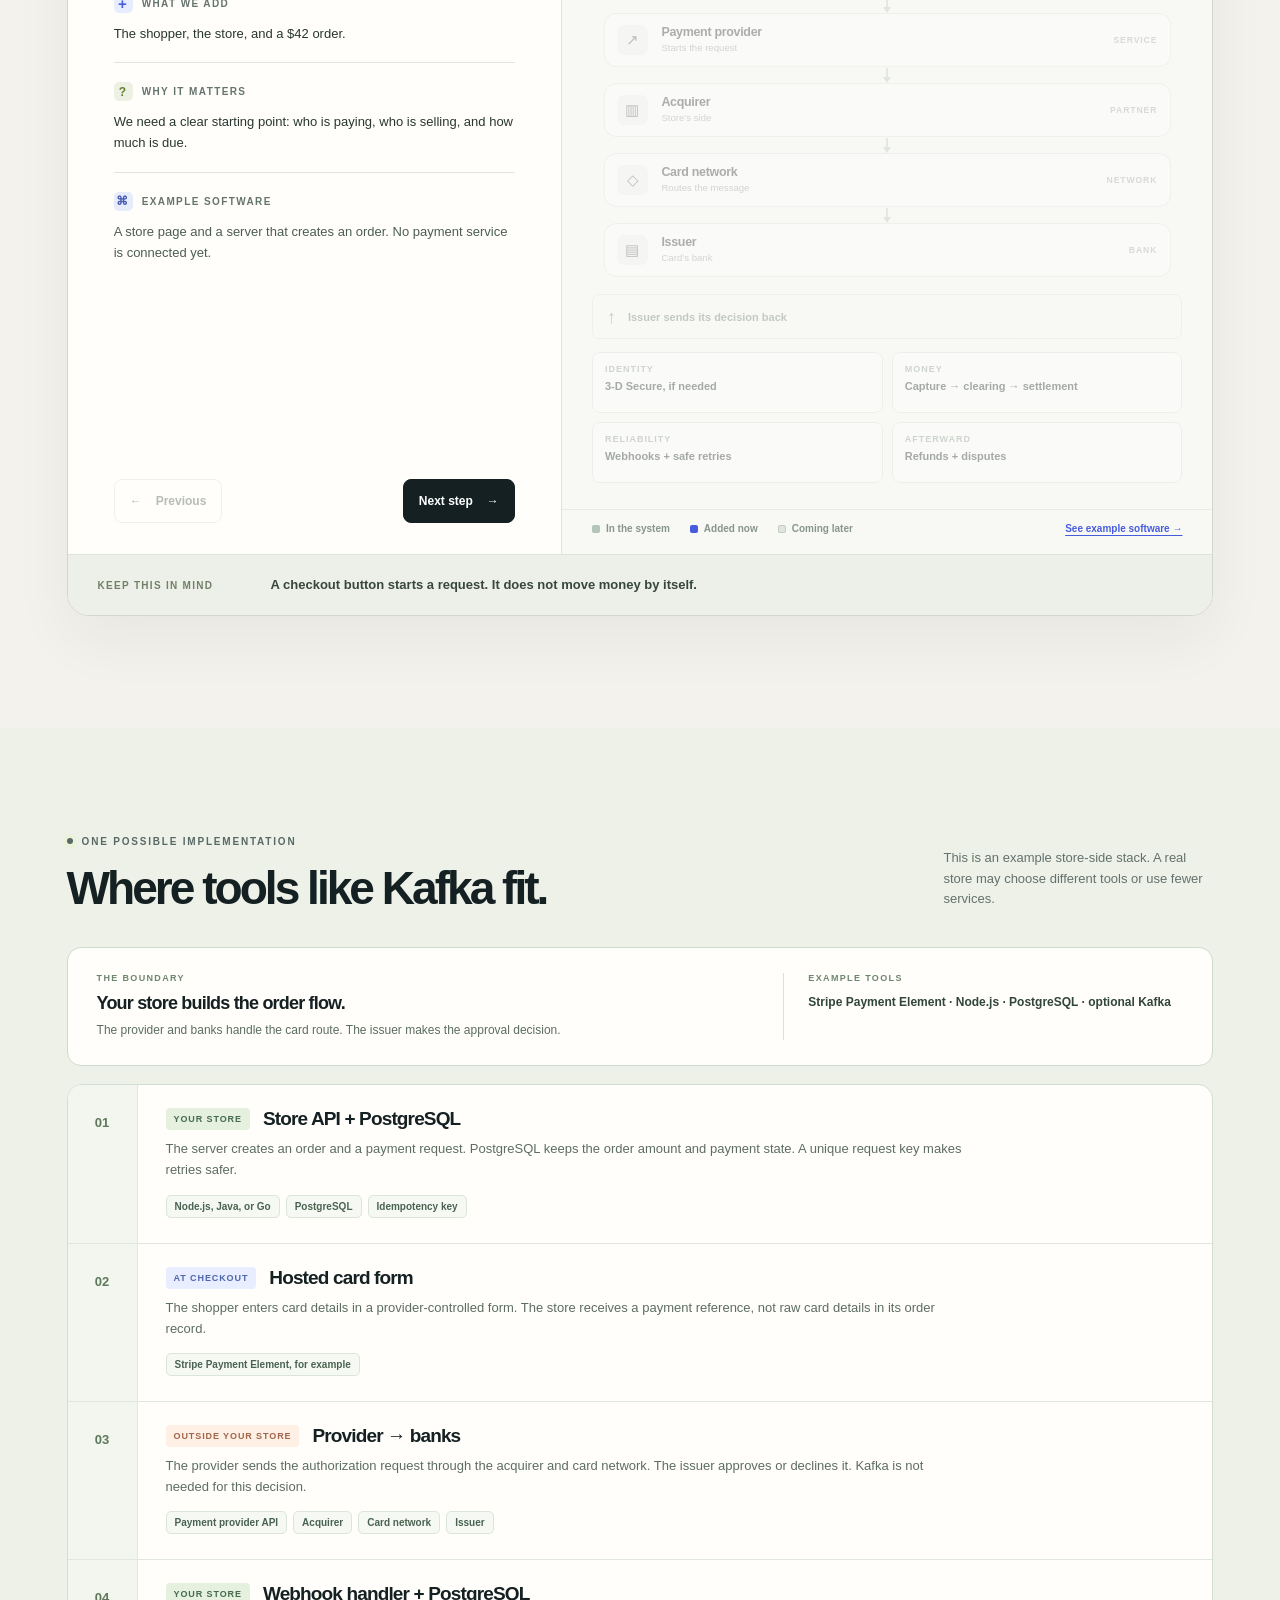
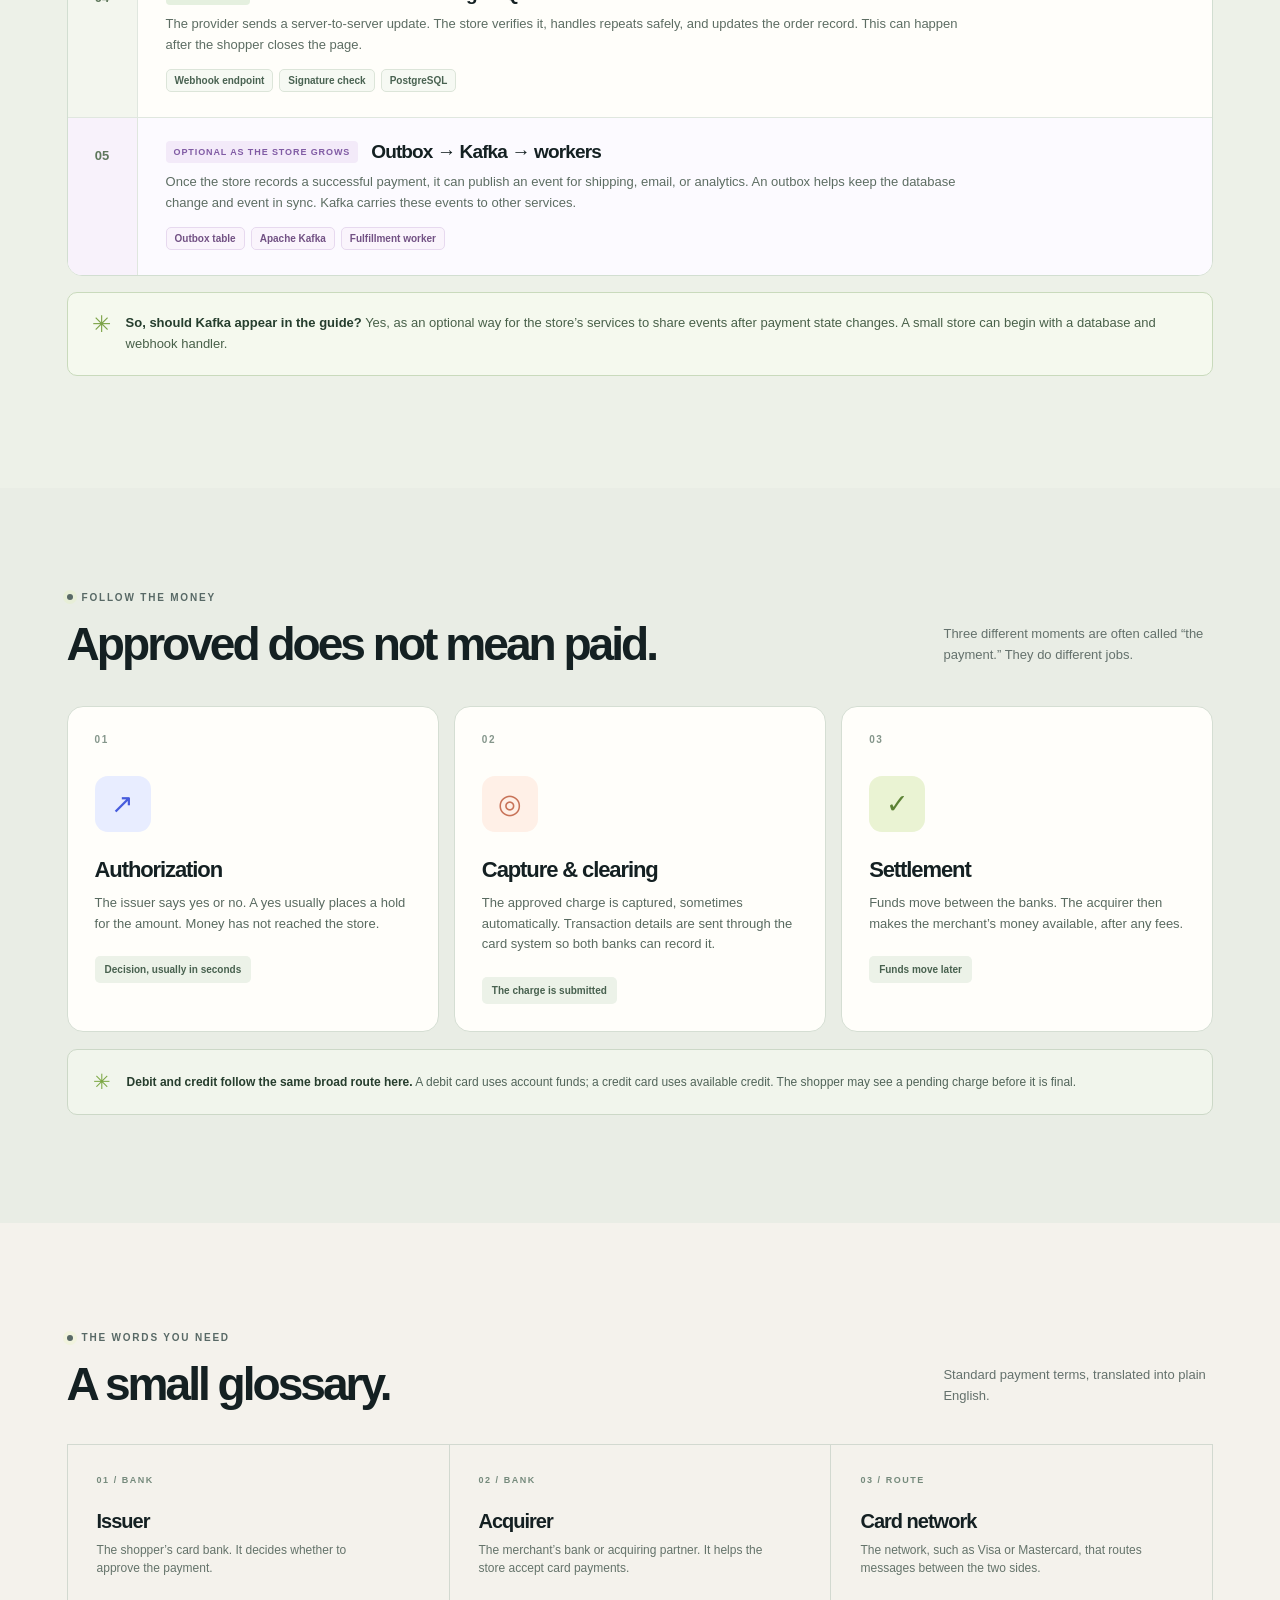
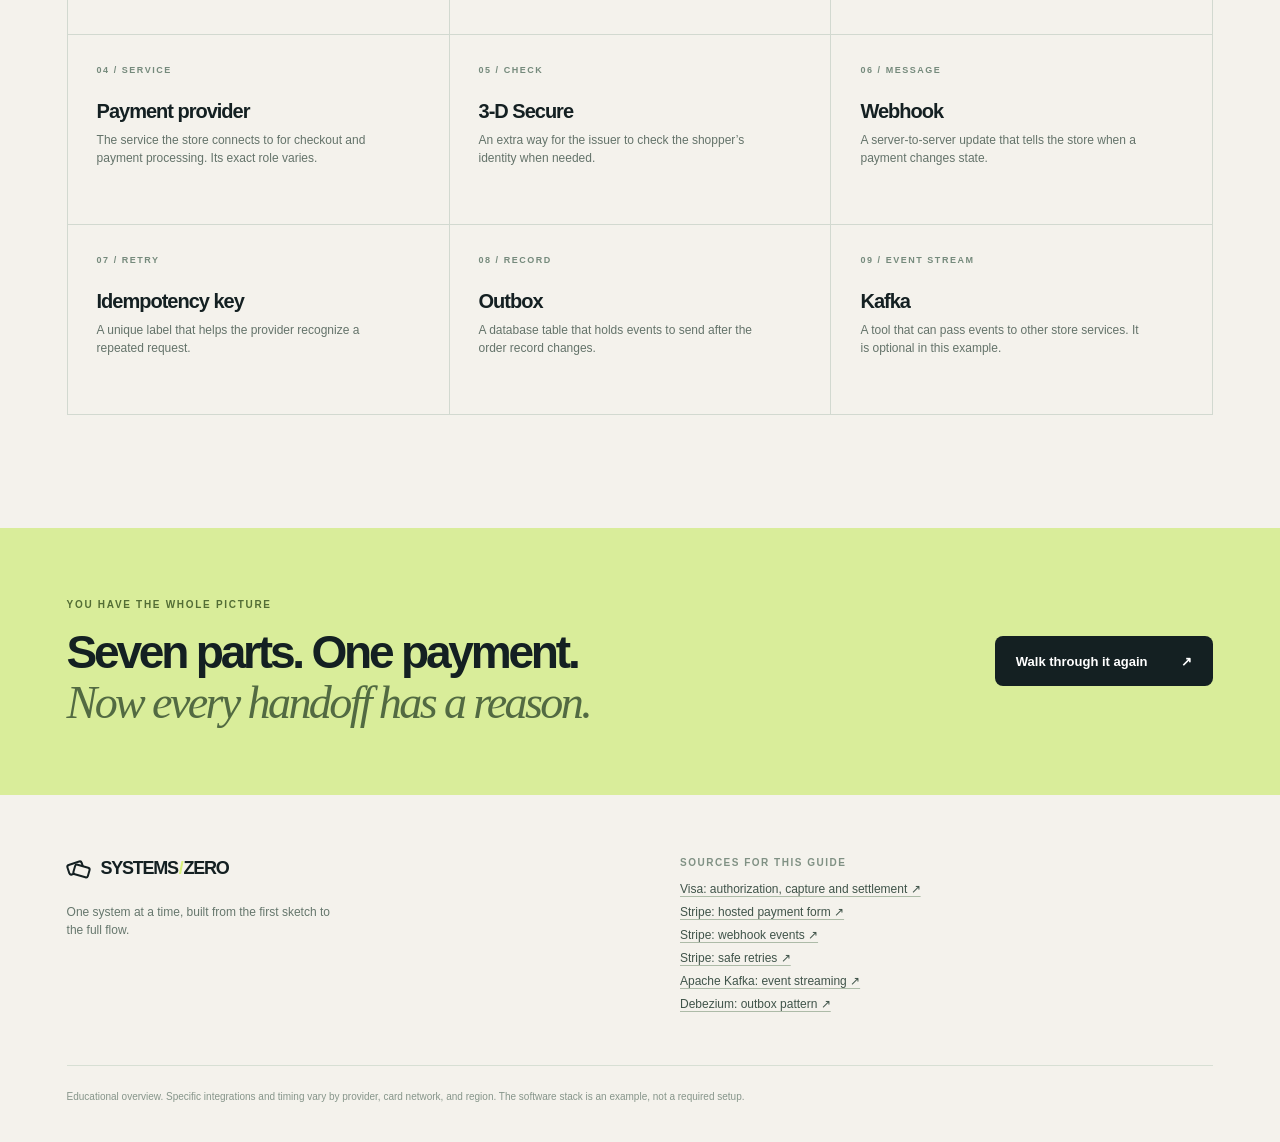
==== commit 80c062dd: "Clarify payment flow and add example software stack" ====
--- a/guides/card-payments/index.html
+++ b/guides/card-payments/index.html
@@ -20,8 +20,8 @@
       </a>
       <nav aria-label="Main navigation">
         <a href="../../">All guides</a>
-        <a href="#builder">The build</a>
-        <a href="#timeline">Money timeline</a>
+        <a href="#builder">Payment path</a>
+        <a href="#implementation">Example stack</a>
       </nav>
       <span class="header-tag">GUIDE 01 / CARD PAYMENTS</span>
     </header>
@@ -68,6 +68,7 @@
           <div><div class="eyebrow"><span class="eyebrow-dot"></span> THE INTERACTIVE BUILD</div><h2 id="builder-heading">From first sketch to full flow.</h2></div>
           <p>This is a teaching model of a typical online card purchase. The exact path can vary by provider and region.</p>
         </div>
+        <div class="view-key" aria-label="Two views in this guide"><div><span>01 / PAYMENT PATH</span><strong>Who handles the card request?</strong><p>Follow the shopper, store, provider, network, and issuer.</p></div><div><span>02 / EXAMPLE SOFTWARE</span><strong>What might a store build?</strong><p>See where a checkout SDK, database, webhooks, and Kafka can fit. <a href="#implementation">Jump to the stack →</a></p></div></div>
 
         <div class="step-shell">
           <div class="step-rail-heading"><span>BUILD PROGRESS</span><span id="step-count">01 / 08</span></div>
@@ -87,6 +88,10 @@
                 <div class="detail-label"><span class="detail-icon question">?</span> WHY IT MATTERS</div>
                 <p id="step-why"></p>
               </div>
+              <div class="story-detail tech-detail">
+                <div class="detail-label"><span class="detail-icon tech-icon">⌘</span> EXAMPLE SOFTWARE</div>
+                <p id="step-tech"></p>
+              </div>
               <div class="story-navigation">
                 <button id="previous-step" class="nav-button nav-previous" type="button" aria-label="Previous step"><span aria-hidden="true">←</span> Previous</button>
                 <button id="next-step" class="nav-button nav-next" type="button">Next step <span aria-hidden="true">→</span></button>
@@ -94,22 +99,35 @@
             </article>
 
             <div class="diagram-panel">
-              <div class="diagram-top"><div><span class="diagram-live-dot"></span> SYSTEM VIEW</div><span id="diagram-status">A first sketch</span></div>
-              <div class="diagram-instruction">Scroll sideways to see the full path <span aria-hidden="true">→</span></div>
-              <div class="diagram-scroll" tabindex="0" aria-label="Card payment flow diagram, scroll horizontally on small screens">
+              <div class="diagram-top"><div><span class="diagram-live-dot"></span> PAYMENT PATH</div><span id="diagram-status">A first sketch</span></div>
+              <div class="diagram-scroll" role="group" aria-label="Card payment path, from shopper down to issuer">
                 <div class="diagram-canvas">
-                  <div class="diagram-caption"><span>THE REQUEST</span><span>LEFT TO RIGHT <span aria-hidden="true">→</span></span></div>
+                  <div class="diagram-caption"><span>THE REQUEST</span><span>TOP TO BOTTOM <span aria-hidden="true">↓</span></span></div>
+                  <p class="route-note">The arrows show the handoffs. Once added, secure checkout sends card details to the provider.</p>
                   <div id="flow-nodes" class="flow-nodes"></div>
-                  <div id="response-line" class="response-line"><span class="response-arrow" aria-hidden="true">←</span><span id="response-label">Issuer sends its decision back</span><div id="scenario-controls" class="scenario-controls" role="group" aria-label="Issuer decision"><button class="scenario-button selected" type="button" data-outcome="approved" aria-pressed="true">Approved</button><button class="scenario-button" type="button" data-outcome="declined" aria-pressed="false">Declined</button></div></div>
+                  <div id="response-line" class="response-line"><span class="response-arrow" aria-hidden="true">↑</span><span id="response-label">Issuer sends its decision back</span><div id="scenario-controls" class="scenario-controls" role="group" aria-label="Issuer decision"><button class="scenario-button selected" type="button" data-outcome="approved" aria-pressed="true">Approved</button><button class="scenario-button" type="button" data-outcome="declined" aria-pressed="false">Declined</button></div></div>
                   <div id="diagram-extra" class="diagram-extra"></div>
                 </div>
               </div>
-              <div class="diagram-footer"><span class="legend-item"><i class="legend-active"></i> In the system</span><span class="legend-item"><i class="legend-new"></i> Added now</span><span class="legend-item"><i class="legend-later"></i> Coming later</span></div>
+              <div class="diagram-footer"><span class="legend-item"><i class="legend-active"></i> In the system</span><span class="legend-item"><i class="legend-new"></i> Added now</span><span class="legend-item"><i class="legend-later"></i> Coming later</span><a href="#implementation">See example software →</a></div>
             </div>
           </div>
           <div class="step-takeaway"><span class="takeaway-label">KEEP THIS IN MIND</span><p id="step-takeaway"></p></div>
         </div>
       </section>
+
+      <section id="implementation" class="implementation-section" aria-labelledby="implementation-title"><div class="section-wrap">
+        <div class="section-heading"><div><div class="eyebrow"><span class="eyebrow-dot"></span> ONE POSSIBLE IMPLEMENTATION</div><h2 id="implementation-title">Where tools like Kafka fit.</h2></div><p>This is an example store-side stack. A real store may choose different tools or use fewer services.</p></div>
+        <div class="implementation-intro"><div><span class="implementation-intro-label">THE BOUNDARY</span><strong>Your store builds the order flow.</strong><p>The provider and banks handle the card route. The issuer makes the approval decision.</p></div><div class="implementation-intro-side"><span>EXAMPLE TOOLS</span><p>Stripe Payment Element · Node.js · PostgreSQL · optional Kafka</p></div></div>
+        <div class="stack-flow" aria-label="Example software flow for an online card payment">
+          <article class="stack-row"><span class="stack-number">01</span><div class="stack-body"><div class="stack-heading"><span class="stack-boundary your-app">YOUR STORE</span><h3>Store API + PostgreSQL</h3></div><p>The server creates an order and a payment request. PostgreSQL keeps the order amount and payment state. A unique request key makes retries safer.</p><div class="stack-tools"><span>Node.js, Java, or Go</span><span>PostgreSQL</span><span>Idempotency key</span></div></div></article>
+          <article class="stack-row"><span class="stack-number">02</span><div class="stack-body"><div class="stack-heading"><span class="stack-boundary shared-edge">AT CHECKOUT</span><h3>Hosted card form</h3></div><p>The shopper enters card details in a provider-controlled form. The store receives a payment reference, not raw card details in its order record.</p><div class="stack-tools"><span>Stripe Payment Element, for example</span></div></div></article>
+          <article class="stack-row"><span class="stack-number">03</span><div class="stack-body"><div class="stack-heading"><span class="stack-boundary outside-app">OUTSIDE YOUR STORE</span><h3>Provider → banks</h3></div><p>The provider sends the authorization request through the acquirer and card network. The issuer approves or declines it. Kafka is not needed for this decision.</p><div class="stack-tools"><span>Payment provider API</span><span>Acquirer</span><span>Card network</span><span>Issuer</span></div></div></article>
+          <article class="stack-row"><span class="stack-number">04</span><div class="stack-body"><div class="stack-heading"><span class="stack-boundary your-app">YOUR STORE</span><h3>Webhook handler + PostgreSQL</h3></div><p>The provider sends a server-to-server update. The store verifies it, handles repeats safely, and updates the order record. This can happen after the shopper closes the page.</p><div class="stack-tools"><span>Webhook endpoint</span><span>Signature check</span><span>PostgreSQL</span></div></div></article>
+          <article class="stack-row optional-row"><span class="stack-number">05</span><div class="stack-body"><div class="stack-heading"><span class="stack-boundary optional-app">OPTIONAL AS THE STORE GROWS</span><h3>Outbox → Kafka → workers</h3></div><p>Once the store records a successful payment, it can publish an event for shipping, email, or analytics. An outbox helps keep the database change and event in sync. Kafka carries these events to other services.</p><div class="stack-tools"><span>Outbox table</span><span>Apache Kafka</span><span>Fulfillment worker</span></div></div></article>
+        </div>
+        <div class="implementation-answer"><span aria-hidden="true">✳</span><p><strong>So, should Kafka appear in the guide?</strong> Yes, as an optional way for the store’s services to share events after payment state changes. A small store can begin with a database and webhook handler.</p></div>
+      </div></section>
 
       <section id="timeline" class="timeline-section" aria-labelledby="timeline-heading">
         <div class="section-wrap">
@@ -132,12 +150,15 @@
           <article><span class="term-index">04 / SERVICE</span><h3>Payment provider</h3><p>The service the store connects to for checkout and payment processing. Its exact role varies.</p></article>
           <article><span class="term-index">05 / CHECK</span><h3>3-D Secure</h3><p>An extra way for the issuer to check the shopper’s identity when needed.</p></article>
           <article><span class="term-index">06 / MESSAGE</span><h3>Webhook</h3><p>A server-to-server update that tells the store when a payment changes state.</p></article>
+          <article><span class="term-index">07 / RETRY</span><h3>Idempotency key</h3><p>A unique label that helps the provider recognize a repeated request.</p></article>
+          <article><span class="term-index">08 / RECORD</span><h3>Outbox</h3><p>A database table that holds events to send after the order record changes.</p></article>
+          <article><span class="term-index">09 / EVENT STREAM</span><h3>Kafka</h3><p>A tool that can pass events to other store services. It is optional in this example.</p></article>
         </div>
       </section>
 
       <section class="closing-section"><div class="section-wrap closing-inner"><div><span class="closing-kicker">YOU HAVE THE WHOLE PICTURE</span><h2>Seven parts. One payment.<br /><em>Now every handoff has a reason.</em></h2></div><a class="button button-dark" href="#builder">Walk through it again <span aria-hidden="true">↗</span></a></div></section>
     </main>
 
-    <footer class="site-footer section-wrap"><div><a class="wordmark footer-wordmark" href="../../"><span class="wordmark-mark" aria-hidden="true"><span></span><span></span></span><span>SYSTEMS<span class="wordmark-slash">/</span>ZERO</span></a><p>One system at a time, built from the first sketch to the full flow.</p></div><div class="source-list"><span>SOURCES FOR THE PAYMENT FLOW</span><a href="https://developer.visa.com/docs/visanet-connect-acceptance" target="_blank" rel="noopener noreferrer">Visa: authorization, capture and settlement ↗</a><a href="https://corporate.visa.com/en/solutions/visa-protect/insights/3d-secure.html" target="_blank" rel="noopener noreferrer">Visa: 3-D Secure and payment stages ↗</a><a href="https://docs.stripe.com/payments/payment-element/migration" target="_blank" rel="noopener noreferrer">Stripe: payment states and webhooks ↗</a><a href="https://docs.stripe.com/api/idempotent_requests" target="_blank" rel="noopener noreferrer">Stripe: safe retries ↗</a></div><p class="footer-fine">Educational overview. Specific integrations and timing vary by provider, card network, and region.</p></footer>
+    <footer class="site-footer section-wrap"><div><a class="wordmark footer-wordmark" href="../../"><span class="wordmark-mark" aria-hidden="true"><span></span><span></span></span><span>SYSTEMS<span class="wordmark-slash">/</span>ZERO</span></a><p>One system at a time, built from the first sketch to the full flow.</p></div><div class="source-list"><span>SOURCES FOR THIS GUIDE</span><a href="https://developer.visa.com/docs/visanet-connect-acceptance" target="_blank" rel="noopener noreferrer">Visa: authorization, capture and settlement ↗</a><a href="https://docs.stripe.com/payments/payment-element" target="_blank" rel="noopener noreferrer">Stripe: hosted payment form ↗</a><a href="https://docs.stripe.com/webhooks" target="_blank" rel="noopener noreferrer">Stripe: webhook events ↗</a><a href="https://docs.stripe.com/api/idempotent_requests" target="_blank" rel="noopener noreferrer">Stripe: safe retries ↗</a><a href="https://kafka.apache.org/intro/" target="_blank" rel="noopener noreferrer">Apache Kafka: event streaming ↗</a><a href="https://debezium.io/documentation/reference/stable/transformations/outbox-event-router.html" target="_blank" rel="noopener noreferrer">Debezium: outbox pattern ↗</a></div><p class="footer-fine">Educational overview. Specific integrations and timing vary by provider, card network, and region. The software stack is an example, not a required setup.</p></footer>
   </body>
 </html>
--- a/styles.css
+++ b/styles.css
@@ -14,3 +14,14 @@
 @media(prefers-reduced-motion:reduce){*,*:before,*:after{scroll-behavior:auto!important;animation-duration:.01ms!important;animation-iteration-count:1!important;transition-duration:.01ms!important}}
 .response-line{padding:7px 8px 7px 14px}.scenario-controls{display:flex;gap:3px;margin-left:auto;background:rgba(255,255,255,.58);padding:3px;border-radius:5px}.scenario-button{border:0;background:transparent;border-radius:4px;padding:6px 8px;font-size:10px;font-weight:800;color:#64776a;cursor:pointer}.scenario-button.selected{background:#fff;color:#273e2d;box-shadow:0 1px 5px rgba(27,44,31,.12)}.response-line.declined .scenario-button.selected{color:#a44d33}.response-line:not(.active) .scenario-controls{visibility:hidden}.diagram-extra{grid-template-columns:repeat(4,1fr)}
 .guide-back{display:inline-flex;align-items:center;gap:10px;color:#a6b9ae;border-bottom:1px solid rgba(166,185,174,.45);padding-bottom:4px;margin-bottom:27px;font-size:12px;font-weight:750;transition:color .2s,border-color .2s}.guide-back:hover{color:var(--lime);border-color:var(--lime)}
+
+/* The route fits the panel at every width. */
+.view-key{display:grid;grid-template-columns:repeat(2,minmax(0,1fr));gap:12px;margin:0 0 20px}.view-key>div{background:#edf1e8;border:1px solid #d9e3d5;border-radius:11px;padding:18px 21px}.view-key>div+div{background:#eef1fa;border-color:#d9dff0}.view-key span{display:block;color:#718967;font-size:9px;font-weight:900;letter-spacing:.14em;margin-bottom:9px}.view-key>div+div span{color:#6979b5}.view-key strong{display:block;font-size:15px;letter-spacing:-.03em}.view-key p{color:#64736a;font-size:12px;line-height:1.5;margin:6px 0 0}.view-key a{color:#475cdd;text-decoration:underline;text-underline-offset:3px;font-weight:750;white-space:nowrap}
+.route-note{margin:0 0 14px;color:#667a6c;font-size:11px;line-height:1.5;max-width:520px}
+.build-layout{grid-template-columns:minmax(310px,.95fr) minmax(0,1.25fr)}.tech-detail .tech-icon{background:#e7ecfb;color:#485bb3;font-size:12px}.tech-detail p{color:#4c5d55}.diagram-scroll{overflow:visible;flex:none}.diagram-canvas{width:auto;min-height:0;margin:0;padding:25px 30px 26px}.diagram-caption{padding:0 2px 16px}.flow-nodes{display:flex;flex-direction:column;gap:0}.flow-pair{width:100%;display:flex;flex-direction:column;align-items:stretch}.flow-node{width:100%;height:56px;min-height:56px;display:grid;grid-template-columns:36px minmax(0,1fr) auto;grid-template-rows:1fr;align-items:center;gap:10px;padding:7px 13px;justify-content:initial}.flow-node small{grid-column:3;grid-row:1;font-size:9px;text-align:right}.flow-node .node-icon{grid-column:1;grid-row:1;width:32px;height:32px;font-size:16px}.flow-node>div{grid-column:2;grid-row:1;min-width:0}.flow-node strong{font-size:13px}.flow-node .node-sub{font-size:10px;margin-top:2px}.flow-connector{align-self:center;width:2px;height:14px}.flow-connector:after{right:-3px;top:auto;bottom:-1px;border-left:4px solid transparent;border-right:4px solid transparent;border-top:6px solid #cbd3cb;border-bottom:0}.flow-connector.active:after{border-left-color:transparent;border-top-color:var(--blue)}.flow-connector.active:before{width:6px;height:6px;left:-2px;top:0;animation:travel-down 1.7s linear infinite}.response-line{margin:16px 0 0;min-height:44px;flex-wrap:wrap}.diagram-extra{grid-template-columns:repeat(2,minmax(0,1fr));margin-top:0;padding-top:13px}.extra-chip{min-height:61px}.diagram-footer{padding:13px 30px 20px;border-top:1px solid #e7ebe5}.diagram-footer a{margin-left:auto;color:#475cdd;font-size:10px;font-weight:850;text-decoration:underline;text-underline-offset:3px}.diagram-instruction{display:none!important}@keyframes travel-down{from{top:0}to{top:9px}}
+
+/* The optional merchant stack has its own boundary from the card route. */
+.implementation-section{background:#edf1e8;padding:108px 0 112px}.implementation-intro{display:grid;grid-template-columns:1.25fr .75fr;gap:20px;border:1px solid #cddbcc;background:#fffefa;border-radius:14px;padding:25px 29px;margin-bottom:18px}.implementation-intro-label,.implementation-intro-side span{display:block;color:#6e866f;font-size:9px;font-weight:900;letter-spacing:.15em;margin-bottom:10px}.implementation-intro strong{display:block;font-size:18px;letter-spacing:-.045em}.implementation-intro p{font-size:12px;line-height:1.6;color:#5c6d61;margin:7px 0 0}.implementation-intro-side{border-left:1px solid #d9e2d6;padding-left:24px}.implementation-intro-side p{font-weight:800;color:#31453a}.stack-flow{border:1px solid #d2ded1;border-radius:15px;background:#fffefa;overflow:hidden}.stack-row{display:grid;grid-template-columns:70px 1fr;position:relative;border-bottom:1px solid #e0e7df;min-height:153px}.stack-row:last-child{border-bottom:0}.stack-number{display:flex;align-items:flex-start;justify-content:center;padding-top:30px;font-size:13px;font-weight:900;color:#5f785c;background:#f3f6ee;border-right:1px solid #e0e7df}.stack-body{padding:23px 28px 25px}.stack-heading{display:flex;align-items:center;gap:13px;flex-wrap:wrap;margin-bottom:8px}.stack-boundary{display:inline-block;border-radius:4px;padding:6px 8px;font-size:9px;font-weight:900;letter-spacing:.1em;white-space:nowrap}.your-app{color:#466b4d;background:#e5f0df}.shared-edge{color:#4e67ad;background:#e8edff}.outside-app{color:#a0664c;background:#fff0e5}.optional-app{color:#805ba4;background:#f3eaf9}.stack-heading h3{font-size:19px;letter-spacing:-.045em;margin:0}.stack-body>p{font-size:13px;line-height:1.62;color:#5d6d63;max-width:800px;margin:0 0 14px}.stack-tools{display:flex;flex-wrap:wrap;gap:6px}.stack-tools span{border:1px solid #dce5d9;background:#f6f9f3;border-radius:5px;padding:5px 8px;font-size:10px;font-weight:750;color:#496251}.optional-row{background:#fcfaff}.optional-row .stack-number{background:#f8f2fb}.optional-row .stack-tools span{border-color:#e7d9ef;background:#faf4fc;color:#725184}.implementation-answer{margin-top:16px;display:flex;gap:15px;align-items:flex-start;border:1px solid #c9dabc;border-radius:10px;background:#f5f9ee;padding:20px 24px}.implementation-answer>span{font-size:23px;line-height:1;color:#7ca347}.implementation-answer p{font-size:13px;line-height:1.6;color:#486049;margin:0}.implementation-answer strong{color:#263e2e}
+@media(max-width:1100px){.build-layout{grid-template-columns:minmax(310px,.95fr) minmax(0,1.25fr)}.diagram-canvas{margin:0}}
+@media(max-width:800px){.view-key{grid-template-columns:1fr}.build-layout{grid-template-columns:1fr}.step-nav{display:grid;grid-template-columns:repeat(4,minmax(0,1fr));overflow:visible;padding:0 18px}.step-tab{min-width:0}.diagram-panel{min-height:0}.diagram-canvas{min-height:0}.implementation-section{padding:75px 0}.implementation-intro{grid-template-columns:1fr}.implementation-intro-side{border-left:0;border-top:1px solid #d9e2d6;padding-left:0;padding-top:15px}}
+@media(max-width:580px){.step-nav{grid-template-columns:repeat(2,minmax(0,1fr));padding:0 14px}.step-tab{padding:8px 10px 12px}.step-tab .tab-number{margin-bottom:3px}.diagram-canvas{padding:20px}.flow-node small{font-size:8px}.diagram-footer{padding-left:20px;padding-right:20px}.diagram-footer a{width:100%;margin-left:0}.response-line{padding:9px 10px}.response-line #response-label{flex:1;min-width:180px}.scenario-controls{width:100%;margin-left:0}.scenario-button{flex:1}.implementation-intro{padding:20px}.stack-row{grid-template-columns:47px 1fr}.stack-number{font-size:11px;padding-top:25px}.stack-body{padding:20px 17px}.stack-heading{gap:8px}.stack-heading h3{font-size:18px}.stack-body>p{font-size:12px}.stack-tools span{font-size:9px}.implementation-answer{padding:18px}}
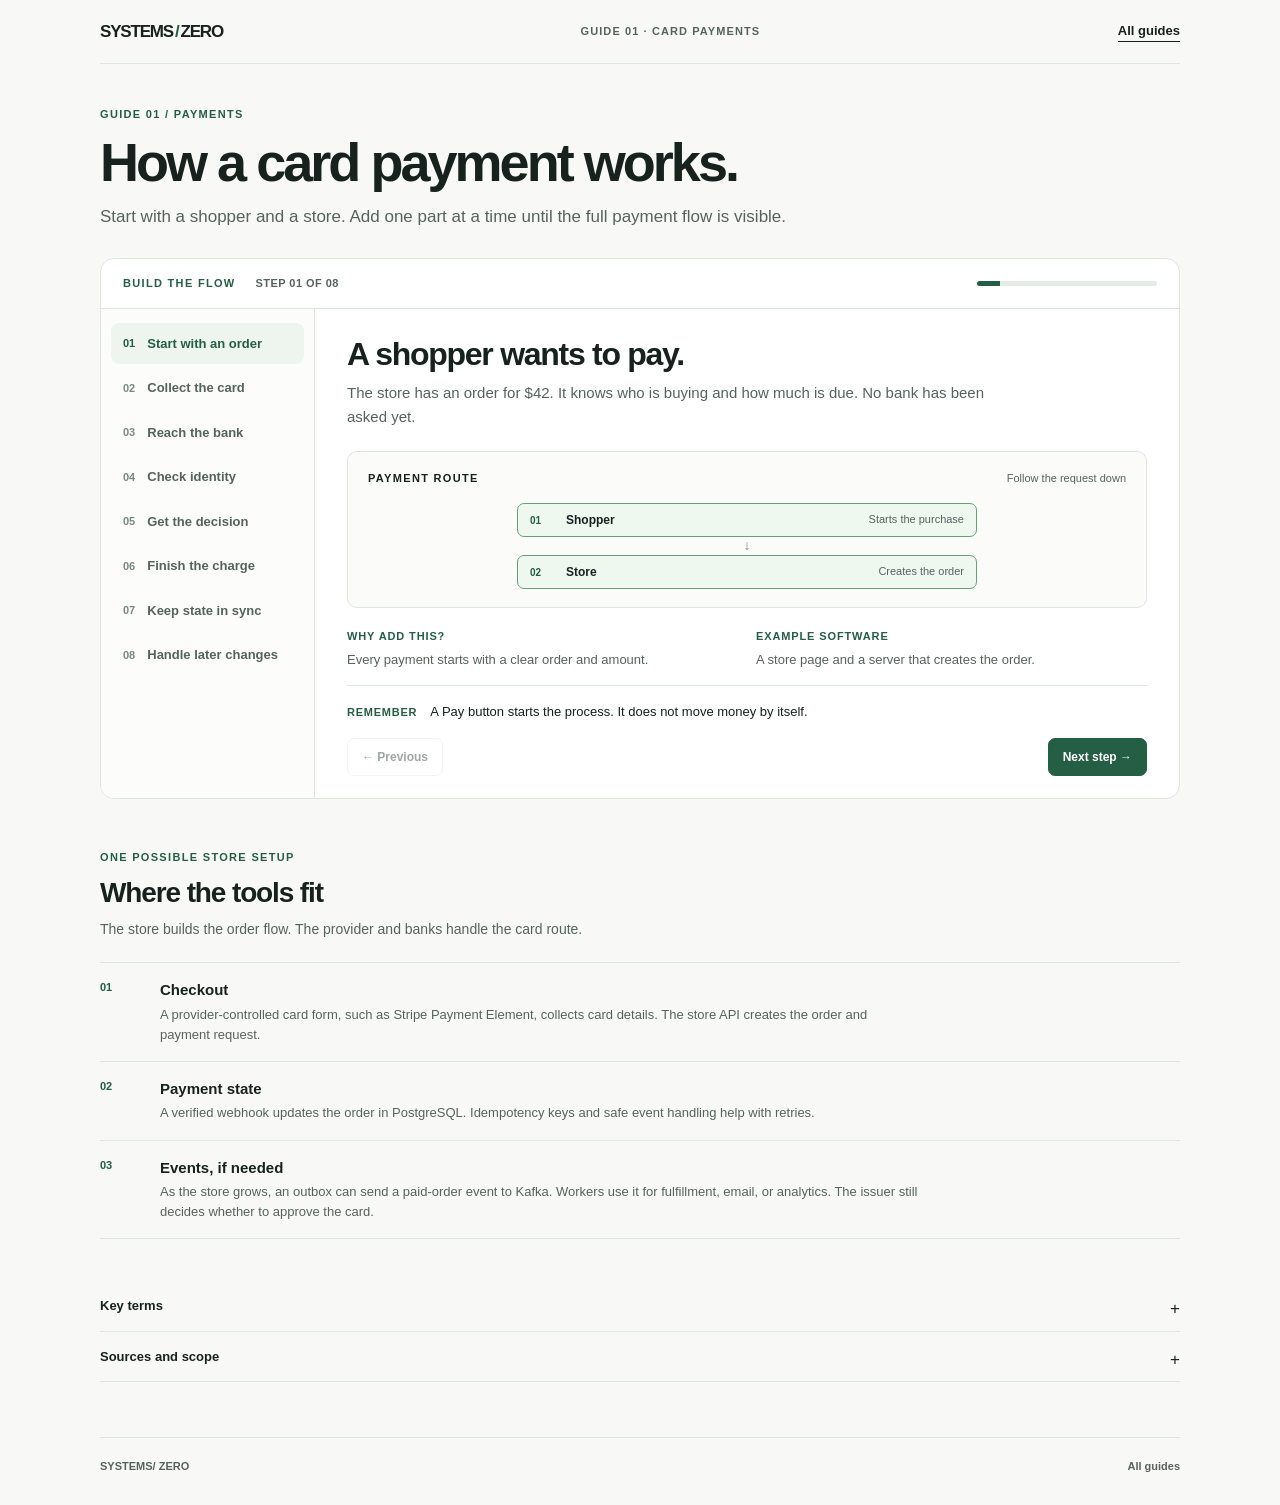
==== commit 8e01e126: "Focus site on the payment flow" ====
--- a/guides/card-payments/index.html
+++ b/guides/card-payments/index.html
@@ -1,164 +1,97 @@
 <!doctype html>
 <html lang="en">
-  <head>
-    <meta charset="UTF-8" />
-    <meta name="viewport" content="width=device-width, initial-scale=1" />
-    <meta name="theme-color" content="#111b1d" />
-    <meta name="description" content="An interactive, step-by-step guide to how an online card payment works." />
-    <link rel="icon" href="../../favicon.svg" type="image/svg+xml" />
-    <title>Card payments | Systems from Zero</title>
-    <link rel="stylesheet" href="../../styles.css" />
-    <script src="../../app.js" defer></script>
-  </head>
-  <body>
-    <a class="skip-link" href="#builder">Skip to the payment builder</a>
+<head>
+  <meta charset="UTF-8">
+  <meta name="viewport" content="width=device-width, initial-scale=1">
+  <meta name="theme-color" content="#f8f9f6">
+  <meta name="description" content="Follow an online card payment from shopper to issuer, one part at a time.">
+  <link rel="icon" href="../../favicon.svg" type="image/svg+xml">
+  <link rel="stylesheet" href="guide.css">
+  <script src="guide.js" defer></script>
+  <title>Card payments | Systems from Zero</title>
+</head>
+<body>
+  <a class="skip-link" href="#flow">Skip to payment flow</a>
+  <header class="topbar wrap">
+    <a class="brand" href="../../">SYSTEMS<span>/</span>ZERO</a>
+    <span class="header-label">GUIDE 01 · CARD PAYMENTS</span>
+    <a class="back-link" href="../../">All guides</a>
+  </header>
 
-    <header class="site-header">
-      <a class="wordmark" href="../../" aria-label="Systems from Zero, all guides">
-        <span class="wordmark-mark" aria-hidden="true"><span></span><span></span></span>
-        <span>SYSTEMS<span class="wordmark-slash">/</span>ZERO</span>
-      </a>
-      <nav aria-label="Main navigation">
-        <a href="../../">All guides</a>
-        <a href="#builder">Payment path</a>
-        <a href="#implementation">Example stack</a>
-      </nav>
-      <span class="header-tag">GUIDE 01 / CARD PAYMENTS</span>
-    </header>
+  <main class="wrap">
+    <div class="intro">
+      <p class="eyebrow">GUIDE 01 / PAYMENTS</p>
+      <h1>How a card payment works.</h1>
+      <p>Start with a shopper and a store. Add one part at a time until the full payment flow is visible.</p>
+    </div>
 
-    <main id="top">
-      <section class="hero" aria-labelledby="hero-title">
-        <div class="hero-inner">
-          <div class="hero-copy">
-            <a class="guide-back" href="../../"><span aria-hidden="true">←</span> All guides</a>
-            <div class="eyebrow light"><span class="eyebrow-dot"></span> GUIDE 01 / ONLINE CARD PAYMENTS</div>
-            <h1 id="hero-title">Build a card payment,<br /><em>one piece at a time.</em></h1>
-            <p>Start with a customer and a store. Add each part when a real problem calls for it. By the end, the full flow makes sense.</p>
-            <div class="hero-actions">
-              <a class="button button-light" href="#builder">Start from step one <span aria-hidden="true">↗</span></a>
-              <a class="text-link" href="#timeline">See where the money goes <span aria-hidden="true">→</span></a>
-            </div>
-            <div class="hero-meta"><span>08 small steps</span><span class="meta-divider"></span><span>About 5 minutes</span><span class="meta-divider"></span><span>No banking background needed</span></div>
-          </div>
-          <div class="hero-art" aria-hidden="true">
-            <div class="art-orbit orbit-one"></div><div class="art-orbit orbit-two"></div>
-            <div class="floating-label label-top"><span class="small-signal"></span> REQUEST SENT</div>
-            <div class="payment-card">
-              <div class="card-top"><span>CARD / FLOW</span><span class="card-chip"><i></i><i></i><i></i></span></div>
-              <div class="card-center"><span>•••• &nbsp; •••• &nbsp; •••• &nbsp; 4242</span></div>
-              <div class="card-bottom"><span>THE CARDHOLDER</span><span class="card-brand"><i></i><i></i></span></div>
-            </div>
-            <div class="floating-receipt">
-              <div class="receipt-icon">✓</div>
-              <div><span>Payment authorized</span><strong>$42.00</strong></div>
-            </div>
-            <div class="art-caption">A $42 purchase, viewed from the inside.</div>
-          </div>
-        </div>
-      </section>
-
-      <section class="intro-strip" aria-label="How to use this guide">
-        <span class="intro-index">THE IDEA</span>
-        <p>Each step adds one part to the system. Follow the path across the diagram, then read why that part exists.</p>
-        <span class="intro-arrow" aria-hidden="true">↓</span>
-      </section>
-
-      <section id="builder" class="builder section-wrap" aria-labelledby="builder-heading">
-        <div class="section-heading">
-          <div><div class="eyebrow"><span class="eyebrow-dot"></span> THE INTERACTIVE BUILD</div><h2 id="builder-heading">From first sketch to full flow.</h2></div>
-          <p>This is a teaching model of a typical online card purchase. The exact path can vary by provider and region.</p>
-        </div>
-        <div class="view-key" aria-label="Two views in this guide"><div><span>01 / PAYMENT PATH</span><strong>Who handles the card request?</strong><p>Follow the shopper, store, provider, network, and issuer.</p></div><div><span>02 / EXAMPLE SOFTWARE</span><strong>What might a store build?</strong><p>See where a checkout SDK, database, webhooks, and Kafka can fit. <a href="#implementation">Jump to the stack →</a></p></div></div>
-
-        <div class="step-shell">
-          <div class="step-rail-heading"><span>BUILD PROGRESS</span><span id="step-count">01 / 08</span></div>
-          <div id="step-nav" class="step-nav" role="tablist" aria-label="Payment system build steps"></div>
-          <div class="step-progress" aria-hidden="true"><span id="step-progress-fill"></span></div>
-
-          <div class="build-layout">
-            <article class="story-panel" id="step-panel" role="tabpanel" aria-live="polite">
-              <div class="story-kicker"><span id="step-number">STEP 01</span><span class="kicker-rule"></span><span id="step-tag">THE FIRST SKETCH</span></div>
-              <h3 id="step-title"></h3>
-              <p id="step-description" class="story-description"></p>
-              <div class="story-detail">
-                <div class="detail-label"><span class="detail-icon">+</span> WHAT WE ADD</div>
-                <p id="step-add"></p>
+    <section id="flow" class="flow" aria-label="Build the card payment flow">
+      <div class="flow-top">
+        <div><span class="section-label">BUILD THE FLOW</span><span id="step-number" class="step-number">STEP 01 OF 08</span></div>
+        <div class="progress" aria-hidden="true"><span id="progress-fill"></span></div>
+      </div>
+      <div class="flow-grid">
+        <nav id="steps" class="steps" role="tablist" aria-label="Payment flow steps"></nav>
+        <article id="step-content" class="step-content" role="tabpanel" aria-live="polite">
+          <h2 id="step-title"></h2>
+          <p id="step-summary" class="summary"></p>
+          <div class="diagram" aria-label="Payment request route">
+            <div class="diagram-heading"><strong>PAYMENT ROUTE</strong><span>Follow the request down</span></div>
+            <div id="route" class="route"></div>
+            <div id="features" class="features" hidden></div>
+            <div id="outcome" class="outcome" hidden>
+              <span id="outcome-text"></span>
+              <div role="group" aria-label="Issuer decision">
+                <button type="button" data-decision="approved" aria-pressed="true">Approved</button>
+                <button type="button" data-decision="declined" aria-pressed="false">Declined</button>
               </div>
-              <div class="story-detail why-detail">
-                <div class="detail-label"><span class="detail-icon question">?</span> WHY IT MATTERS</div>
-                <p id="step-why"></p>
-              </div>
-              <div class="story-detail tech-detail">
-                <div class="detail-label"><span class="detail-icon tech-icon">⌘</span> EXAMPLE SOFTWARE</div>
-                <p id="step-tech"></p>
-              </div>
-              <div class="story-navigation">
-                <button id="previous-step" class="nav-button nav-previous" type="button" aria-label="Previous step"><span aria-hidden="true">←</span> Previous</button>
-                <button id="next-step" class="nav-button nav-next" type="button">Next step <span aria-hidden="true">→</span></button>
-              </div>
-            </article>
-
-            <div class="diagram-panel">
-              <div class="diagram-top"><div><span class="diagram-live-dot"></span> PAYMENT PATH</div><span id="diagram-status">A first sketch</span></div>
-              <div class="diagram-scroll" role="group" aria-label="Card payment path, from shopper down to issuer">
-                <div class="diagram-canvas">
-                  <div class="diagram-caption"><span>THE REQUEST</span><span>TOP TO BOTTOM <span aria-hidden="true">↓</span></span></div>
-                  <p class="route-note">The arrows show the handoffs. Once added, secure checkout sends card details to the provider.</p>
-                  <div id="flow-nodes" class="flow-nodes"></div>
-                  <div id="response-line" class="response-line"><span class="response-arrow" aria-hidden="true">↑</span><span id="response-label">Issuer sends its decision back</span><div id="scenario-controls" class="scenario-controls" role="group" aria-label="Issuer decision"><button class="scenario-button selected" type="button" data-outcome="approved" aria-pressed="true">Approved</button><button class="scenario-button" type="button" data-outcome="declined" aria-pressed="false">Declined</button></div></div>
-                  <div id="diagram-extra" class="diagram-extra"></div>
-                </div>
-              </div>
-              <div class="diagram-footer"><span class="legend-item"><i class="legend-active"></i> In the system</span><span class="legend-item"><i class="legend-new"></i> Added now</span><span class="legend-item"><i class="legend-later"></i> Coming later</span><a href="#implementation">See example software →</a></div>
             </div>
           </div>
-          <div class="step-takeaway"><span class="takeaway-label">KEEP THIS IN MIND</span><p id="step-takeaway"></p></div>
-        </div>
-      </section>
+          <div class="explanation">
+            <div><h3>Why add this?</h3><p id="step-why"></p></div>
+            <div><h3>Example software</h3><p id="step-tech"></p></div>
+          </div>
+          <p class="takeaway"><strong>Remember</strong><span id="takeaway"></span></p>
+          <div class="controls">
+            <button id="previous" type="button">← Previous</button>
+            <button id="next" type="button">Next step →</button>
+          </div>
+        </article>
+      </div>
+    </section>
 
-      <section id="implementation" class="implementation-section" aria-labelledby="implementation-title"><div class="section-wrap">
-        <div class="section-heading"><div><div class="eyebrow"><span class="eyebrow-dot"></span> ONE POSSIBLE IMPLEMENTATION</div><h2 id="implementation-title">Where tools like Kafka fit.</h2></div><p>This is an example store-side stack. A real store may choose different tools or use fewer services.</p></div>
-        <div class="implementation-intro"><div><span class="implementation-intro-label">THE BOUNDARY</span><strong>Your store builds the order flow.</strong><p>The provider and banks handle the card route. The issuer makes the approval decision.</p></div><div class="implementation-intro-side"><span>EXAMPLE TOOLS</span><p>Stripe Payment Element · Node.js · PostgreSQL · optional Kafka</p></div></div>
-        <div class="stack-flow" aria-label="Example software flow for an online card payment">
-          <article class="stack-row"><span class="stack-number">01</span><div class="stack-body"><div class="stack-heading"><span class="stack-boundary your-app">YOUR STORE</span><h3>Store API + PostgreSQL</h3></div><p>The server creates an order and a payment request. PostgreSQL keeps the order amount and payment state. A unique request key makes retries safer.</p><div class="stack-tools"><span>Node.js, Java, or Go</span><span>PostgreSQL</span><span>Idempotency key</span></div></div></article>
-          <article class="stack-row"><span class="stack-number">02</span><div class="stack-body"><div class="stack-heading"><span class="stack-boundary shared-edge">AT CHECKOUT</span><h3>Hosted card form</h3></div><p>The shopper enters card details in a provider-controlled form. The store receives a payment reference, not raw card details in its order record.</p><div class="stack-tools"><span>Stripe Payment Element, for example</span></div></div></article>
-          <article class="stack-row"><span class="stack-number">03</span><div class="stack-body"><div class="stack-heading"><span class="stack-boundary outside-app">OUTSIDE YOUR STORE</span><h3>Provider → banks</h3></div><p>The provider sends the authorization request through the acquirer and card network. The issuer approves or declines it. Kafka is not needed for this decision.</p><div class="stack-tools"><span>Payment provider API</span><span>Acquirer</span><span>Card network</span><span>Issuer</span></div></div></article>
-          <article class="stack-row"><span class="stack-number">04</span><div class="stack-body"><div class="stack-heading"><span class="stack-boundary your-app">YOUR STORE</span><h3>Webhook handler + PostgreSQL</h3></div><p>The provider sends a server-to-server update. The store verifies it, handles repeats safely, and updates the order record. This can happen after the shopper closes the page.</p><div class="stack-tools"><span>Webhook endpoint</span><span>Signature check</span><span>PostgreSQL</span></div></div></article>
-          <article class="stack-row optional-row"><span class="stack-number">05</span><div class="stack-body"><div class="stack-heading"><span class="stack-boundary optional-app">OPTIONAL AS THE STORE GROWS</span><h3>Outbox → Kafka → workers</h3></div><p>Once the store records a successful payment, it can publish an event for shipping, email, or analytics. An outbox helps keep the database change and event in sync. Kafka carries these events to other services.</p><div class="stack-tools"><span>Outbox table</span><span>Apache Kafka</span><span>Fulfillment worker</span></div></div></article>
-        </div>
-        <div class="implementation-answer"><span aria-hidden="true">✳</span><p><strong>So, should Kafka appear in the guide?</strong> Yes, as an optional way for the store’s services to share events after payment state changes. A small store can begin with a database and webhook handler.</p></div>
-      </div></section>
+    <section id="software" class="software" aria-labelledby="software-title">
+      <div class="section-heading"><p class="eyebrow">ONE POSSIBLE STORE SETUP</p><h2 id="software-title">Where the tools fit</h2><p>The store builds the order flow. The provider and banks handle the card route.</p></div>
+      <div class="software-list">
+        <div><span>01</span><div><h3>Checkout</h3><p>A provider-controlled card form, such as Stripe Payment Element, collects card details. The store API creates the order and payment request.</p></div></div>
+        <div><span>02</span><div><h3>Payment state</h3><p>A verified webhook updates the order in PostgreSQL. Idempotency keys and safe event handling help with retries.</p></div></div>
+        <div><span>03</span><div><h3>Events, if needed</h3><p>As the store grows, an outbox can send a paid-order event to Kafka. Workers use it for fulfillment, email, or analytics. The issuer still decides whether to approve the card.</p></div></div>
+      </div>
+    </section>
 
-      <section id="timeline" class="timeline-section" aria-labelledby="timeline-heading">
-        <div class="section-wrap">
-          <div class="section-heading timeline-heading"><div><div class="eyebrow"><span class="eyebrow-dot"></span> FOLLOW THE MONEY</div><h2 id="timeline-heading">Approved does not mean paid.</h2></div><p>Three different moments are often called “the payment.” They do different jobs.</p></div>
-          <div class="money-timeline">
-            <article class="timeline-card"><span class="timeline-number">01</span><div class="timeline-symbol">↗</div><div><h3>Authorization</h3><p>The issuer says yes or no. A yes usually places a hold for the amount. Money has not reached the store.</p><span class="timeline-status">Decision, usually in seconds</span></div></article>
-            <article class="timeline-card"><span class="timeline-number">02</span><div class="timeline-symbol">◎</div><div><h3>Capture &amp; clearing</h3><p>The approved charge is captured, sometimes automatically. Transaction details are sent through the card system so both banks can record it.</p><span class="timeline-status">The charge is submitted</span></div></article>
-            <article class="timeline-card"><span class="timeline-number">03</span><div class="timeline-symbol">✓</div><div><h3>Settlement</h3><p>Funds move between the banks. The acquirer then makes the merchant’s money available, after any fees.</p><span class="timeline-status">Funds move later</span></div></article>
-          </div>
-          <div class="timeline-note"><span class="note-star">✳</span><p><strong>Debit and credit follow the same broad route here.</strong> A debit card uses account funds; a credit card uses available credit. The shopper may see a pending charge before it is final.</p></div>
-        </div>
-      </section>
-
-      <section id="glossary" class="glossary-section section-wrap" aria-labelledby="glossary-heading">
-        <div class="section-heading"><div><div class="eyebrow"><span class="eyebrow-dot"></span> THE WORDS YOU NEED</div><h2 id="glossary-heading">A small glossary.</h2></div><p>Standard payment terms, translated into plain English.</p></div>
-        <div class="glossary-grid">
-          <article><span class="term-index">01 / BANK</span><h3>Issuer</h3><p>The shopper’s card bank. It decides whether to approve the payment.</p></article>
-          <article><span class="term-index">02 / BANK</span><h3>Acquirer</h3><p>The merchant’s bank or acquiring partner. It helps the store accept card payments.</p></article>
-          <article><span class="term-index">03 / ROUTE</span><h3>Card network</h3><p>The network, such as Visa or Mastercard, that routes messages between the two sides.</p></article>
-          <article><span class="term-index">04 / SERVICE</span><h3>Payment provider</h3><p>The service the store connects to for checkout and payment processing. Its exact role varies.</p></article>
-          <article><span class="term-index">05 / CHECK</span><h3>3-D Secure</h3><p>An extra way for the issuer to check the shopper’s identity when needed.</p></article>
-          <article><span class="term-index">06 / MESSAGE</span><h3>Webhook</h3><p>A server-to-server update that tells the store when a payment changes state.</p></article>
-          <article><span class="term-index">07 / RETRY</span><h3>Idempotency key</h3><p>A unique label that helps the provider recognize a repeated request.</p></article>
-          <article><span class="term-index">08 / RECORD</span><h3>Outbox</h3><p>A database table that holds events to send after the order record changes.</p></article>
-          <article><span class="term-index">09 / EVENT STREAM</span><h3>Kafka</h3><p>A tool that can pass events to other store services. It is optional in this example.</p></article>
-        </div>
-      </section>
-
-      <section class="closing-section"><div class="section-wrap closing-inner"><div><span class="closing-kicker">YOU HAVE THE WHOLE PICTURE</span><h2>Seven parts. One payment.<br /><em>Now every handoff has a reason.</em></h2></div><a class="button button-dark" href="#builder">Walk through it again <span aria-hidden="true">↗</span></a></div></section>
-    </main>
-
-    <footer class="site-footer section-wrap"><div><a class="wordmark footer-wordmark" href="../../"><span class="wordmark-mark" aria-hidden="true"><span></span><span></span></span><span>SYSTEMS<span class="wordmark-slash">/</span>ZERO</span></a><p>One system at a time, built from the first sketch to the full flow.</p></div><div class="source-list"><span>SOURCES FOR THIS GUIDE</span><a href="https://developer.visa.com/docs/visanet-connect-acceptance" target="_blank" rel="noopener noreferrer">Visa: authorization, capture and settlement ↗</a><a href="https://docs.stripe.com/payments/payment-element" target="_blank" rel="noopener noreferrer">Stripe: hosted payment form ↗</a><a href="https://docs.stripe.com/webhooks" target="_blank" rel="noopener noreferrer">Stripe: webhook events ↗</a><a href="https://docs.stripe.com/api/idempotent_requests" target="_blank" rel="noopener noreferrer">Stripe: safe retries ↗</a><a href="https://kafka.apache.org/intro/" target="_blank" rel="noopener noreferrer">Apache Kafka: event streaming ↗</a><a href="https://debezium.io/documentation/reference/stable/transformations/outbox-event-router.html" target="_blank" rel="noopener noreferrer">Debezium: outbox pattern ↗</a></div><p class="footer-fine">Educational overview. Specific integrations and timing vary by provider, card network, and region. The software stack is an example, not a required setup.</p></footer>
-  </body>
+    <section class="reference" aria-label="Reference information">
+      <details><summary>Key terms</summary><div class="reference-body">
+        <p><strong>Issuer</strong> The shopper's card bank; it approves or declines.</p>
+        <p><strong>Acquirer</strong> The store's bank or acquiring partner.</p>
+        <p><strong>Card network</strong> Routes messages between the two sides.</p>
+        <p><strong>3-D Secure</strong> An extra check of the shopper's identity when needed.</p>
+        <p><strong>Authorization</strong> The decision to approve or decline; an approval usually places a hold.</p>
+        <p><strong>Capture, clearing, settlement</strong> Submit the approved charge, exchange transaction records, then move funds.</p>
+        <p><strong>Webhook</strong> A server-to-server update from the provider.</p>
+      </div></details>
+      <details><summary>Sources and scope</summary><div class="reference-body">
+        <p>This is a teaching model of a typical online card purchase. Routes and timing vary by provider and region. The software choices above are examples.</p>
+        <ul>
+          <li><a href="https://developer.visa.com/docs/visanet-connect-acceptance" target="_blank" rel="noopener noreferrer">Visa: payment lifecycle</a></li>
+          <li><a href="https://docs.stripe.com/payments/payment-element" target="_blank" rel="noopener noreferrer">Stripe: Payment Element</a></li>
+          <li><a href="https://docs.stripe.com/webhooks" target="_blank" rel="noopener noreferrer">Stripe: webhooks</a></li>
+          <li><a href="https://docs.stripe.com/api/idempotent_requests" target="_blank" rel="noopener noreferrer">Stripe: idempotent requests</a></li>
+          <li><a href="https://kafka.apache.org/intro/" target="_blank" rel="noopener noreferrer">Apache Kafka: event streaming</a></li>
+          <li><a href="https://debezium.io/documentation/reference/stable/transformations/outbox-event-router.html" target="_blank" rel="noopener noreferrer">Debezium: outbox pattern</a></li>
+        </ul>
+      </div></details>
+    </section>
+  </main>
+  <footer class="footer wrap"><span>SYSTEMS/ ZERO</span><a href="../../">All guides</a></footer>
+</body>
 </html>
--- a/guides/card-payments/guide.css
+++ b/guides/card-payments/guide.css
@@ -0,0 +1,10 @@
+:root{--bg:#f8f9f6;--paper:#fff;--ink:#17221f;--muted:#56635d;--line:#dfe5df;--green:#245e45;--soft:#edf5ee}
+*{box-sizing:border-box}html{scroll-behavior:smooth}body{margin:0;background:var(--bg);color:var(--ink);font-family:Inter,"Segoe UI",Arial,sans-serif;line-height:1.5;-webkit-font-smoothing:antialiased}button{font:inherit;cursor:pointer}a{color:inherit}a:focus-visible,button:focus-visible,summary:focus-visible{outline:3px solid #3674c2;outline-offset:3px}.wrap{width:min(100% - 40px,1080px);margin-inline:auto}.skip-link{position:absolute;top:-60px;left:16px;background:#fff;padding:10px;z-index:10}.skip-link:focus{top:12px}
+.topbar{min-height:64px;display:flex;align-items:center;justify-content:space-between;gap:16px;border-bottom:1px solid var(--line)}.topbar a{text-decoration:none}.brand{font-size:17px;font-weight:850;letter-spacing:-.07em;white-space:nowrap}.brand span{color:var(--green);margin-inline:2px}.header-label{font-size:11px;font-weight:800;letter-spacing:.1em;color:var(--muted)}.back-link{font-size:13px;font-weight:700;border-bottom:1px solid var(--ink)}
+.intro{padding:42px 0 28px;max-width:740px}.eyebrow,.section-label{margin:0;color:var(--green);font-size:11px;font-weight:850;letter-spacing:.12em}.intro h1{font-size:clamp(34px,5vw,54px);letter-spacing:-.055em;line-height:1.08;margin:10px 0 12px}.intro>p:last-child{margin:0;color:var(--muted);font-size:17px;line-height:1.6}
+.flow{background:var(--paper);border:1px solid var(--line);border-radius:14px;overflow:hidden}.flow-top{padding:16px 22px;border-bottom:1px solid var(--line);display:flex;align-items:center;gap:28px;justify-content:space-between}.flow-top>div:first-child{display:flex;align-items:center;gap:20px}.step-number{font-size:11px;font-weight:800;color:var(--muted);letter-spacing:.04em;white-space:nowrap}.progress{width:180px;height:5px;border-radius:8px;background:#e5ebe5;overflow:hidden}.progress span{height:100%;display:block;width:12.5%;background:var(--green);transition:width .25s ease}.flow-grid{display:grid;grid-template-columns:214px minmax(0,1fr)}.steps{padding:14px 10px;border-right:1px solid var(--line);display:flex;flex-direction:column;gap:3px;background:#fcfdfa}.steps button{width:100%;display:flex;align-items:center;gap:12px;border:0;background:transparent;text-align:left;padding:11px 12px;border-radius:8px;font-size:13px;font-weight:650;color:var(--muted)}.steps button span{font-size:11px;color:#7a8980;font-weight:800}.steps button:hover{background:#eff3ee}.steps button[aria-selected=true]{background:var(--soft);color:var(--green)}.steps button[aria-selected=true] span{color:var(--green)}
+.step-content{padding:27px 32px 22px;min-width:0}.step-content h2{font-size:clamp(24px,3vw,32px);letter-spacing:-.04em;line-height:1.16;margin:0 0 8px}.summary{margin:0 0 22px;color:var(--muted);font-size:15px;line-height:1.6;max-width:650px}.diagram{border:1px solid var(--line);border-radius:10px;padding:18px 20px;background:#fbfcfa}.diagram-heading{display:flex;justify-content:space-between;gap:12px;align-items:center;margin-bottom:17px}.diagram-heading strong{font-size:11px;letter-spacing:.12em}.diagram-heading span{font-size:11px;color:var(--muted)}.route{display:flex;flex-direction:column;align-items:center;gap:3px}.route-node{width:min(100%,460px);border:1px solid #ccd8cf;border-radius:7px;background:white;display:grid;grid-template-columns:27px minmax(100px,1fr) minmax(120px,1.3fr);align-items:center;gap:9px;padding:6px 12px;min-height:34px}.route-node.is-new{border-color:#6a9e77;background:#eff8ef}.route-index{font-size:10px;color:var(--green);font-weight:800}.route-node strong{font-size:12px;line-height:1.25}.route-node small{font-size:11px;color:var(--muted);text-align:right;line-height:1.25}.route-arrow{height:12px;color:#6f8e78;font-size:14px;line-height:11px}.features{display:flex;justify-content:center;gap:6px;flex-wrap:wrap;margin:14px auto 0;max-width:570px}.feature{font-size:11px;color:var(--green);background:#eaf3e9;border:1px solid #d2e4d4;border-radius:999px;padding:4px 9px}.feature.is-blocked{text-decoration:line-through;color:#7f8c84;background:#f3f4f2;border-color:#e2e5df}.outcome{margin:13px auto 0;max-width:570px;border-top:1px solid var(--line);padding-top:12px;display:flex;align-items:center;justify-content:space-between;gap:10px}.outcome span{font-size:12px;font-weight:650;color:var(--green)}.outcome.is-declined span{color:#9a4c3b}.outcome div{display:flex;gap:4px}.outcome button{border:1px solid var(--line);background:#fff;border-radius:5px;padding:5px 8px;font-size:11px;font-weight:700;color:var(--muted)}.outcome button[aria-pressed=true]{background:var(--green);border-color:var(--green);color:#fff}.outcome.is-declined button[aria-pressed=true]{background:#9a4c3b;border-color:#9a4c3b}
+[hidden]{display:none!important}.explanation{display:grid;grid-template-columns:1fr 1fr;gap:18px;border-bottom:1px solid var(--line);padding:20px 0 16px}.explanation h3{font-size:11px;letter-spacing:.08em;text-transform:uppercase;margin:0 0 5px;color:var(--green)}.explanation p{font-size:13px;line-height:1.5;margin:0;color:var(--muted)}.takeaway{display:flex;gap:13px;align-items:baseline;margin:16px 0;font-size:13px}.takeaway strong{color:var(--green);font-size:11px;text-transform:uppercase;letter-spacing:.07em}.controls{display:flex;justify-content:space-between;gap:10px}.controls button{border:1px solid var(--line);background:#fff;color:var(--ink);border-radius:7px;padding:9px 14px;font-size:12px;font-weight:750}.controls button:last-child{background:var(--green);border-color:var(--green);color:#fff}.controls button:hover:not(:disabled){filter:brightness(.92)}.controls button:disabled{opacity:.4;cursor:default}
+.software{padding:50px 0 28px}.section-heading h2{font-size:28px;letter-spacing:-.04em;margin:7px 0 5px}.section-heading>p:last-child{font-size:14px;color:var(--muted);margin:0}.software-list{margin-top:22px;border-top:1px solid var(--line)}.software-list>div{display:grid;grid-template-columns:48px 1fr;gap:12px;padding:16px 0;border-bottom:1px solid var(--line)}.software-list>div>span{font-size:11px;color:var(--green);font-weight:800}.software-list h3{font-size:15px;margin:0 0 3px}.software-list p{font-size:13px;line-height:1.55;color:var(--muted);margin:0;max-width:760px}.reference{padding:14px 0 55px}.reference details{border-bottom:1px solid var(--line)}.reference summary{cursor:pointer;list-style:none;padding:15px 0;font-size:13px;font-weight:750}.reference summary::-webkit-details-marker{display:none}.reference summary:after{content:"+";float:right;font-size:17px;font-weight:400}.reference details[open] summary:after{content:"−"}.reference-body{padding:0 0 18px;color:var(--muted);font-size:13px}.reference-body p{margin:0 0 8px}.reference-body strong{color:var(--ink);margin-right:9px}.reference-body ul{margin:10px 0 0;padding-left:19px;columns:2}.reference-body li{margin:5px 0}.reference-body a{color:var(--green);text-underline-offset:3px}.footer{padding:20px 0 30px;border-top:1px solid var(--line);display:flex;justify-content:space-between;color:var(--muted);font-size:11px;font-weight:700}.footer a{text-decoration:none}
+@media(max-width:720px){.wrap{width:min(100% - 28px,1080px)}.header-label{display:none}.intro{padding:29px 0 22px}.intro>p:last-child{font-size:15px}.flow-top{padding:12px 15px}.flow-top>div:first-child{gap:10px}.progress{width:70px}.flow-grid{display:block}.steps{display:grid;grid-template-columns:repeat(4,1fr);gap:2px;padding:7px;border-right:0;border-bottom:1px solid var(--line)}.steps button{display:block;text-align:center;padding:7px 3px;font-size:10px;line-height:1.2;min-height:45px}.steps button span{display:block;font-size:9px;margin-bottom:2px}.step-content{padding:22px 16px 18px}.diagram{padding:13px 10px}.route-node{grid-template-columns:20px minmax(76px,1fr) minmax(86px,1.3fr);gap:4px;padding:6px}.route-node strong{font-size:11px}.route-node small{font-size:10px}.explanation{grid-template-columns:1fr;gap:12px}.outcome{align-items:flex-start;flex-direction:column}.takeaway{display:block}.takeaway strong{display:block;margin-bottom:4px}.reference-body ul{columns:1}.software{padding-top:40px}}
+@media(prefers-reduced-motion:reduce){html{scroll-behavior:auto}.progress span{transition:none}}
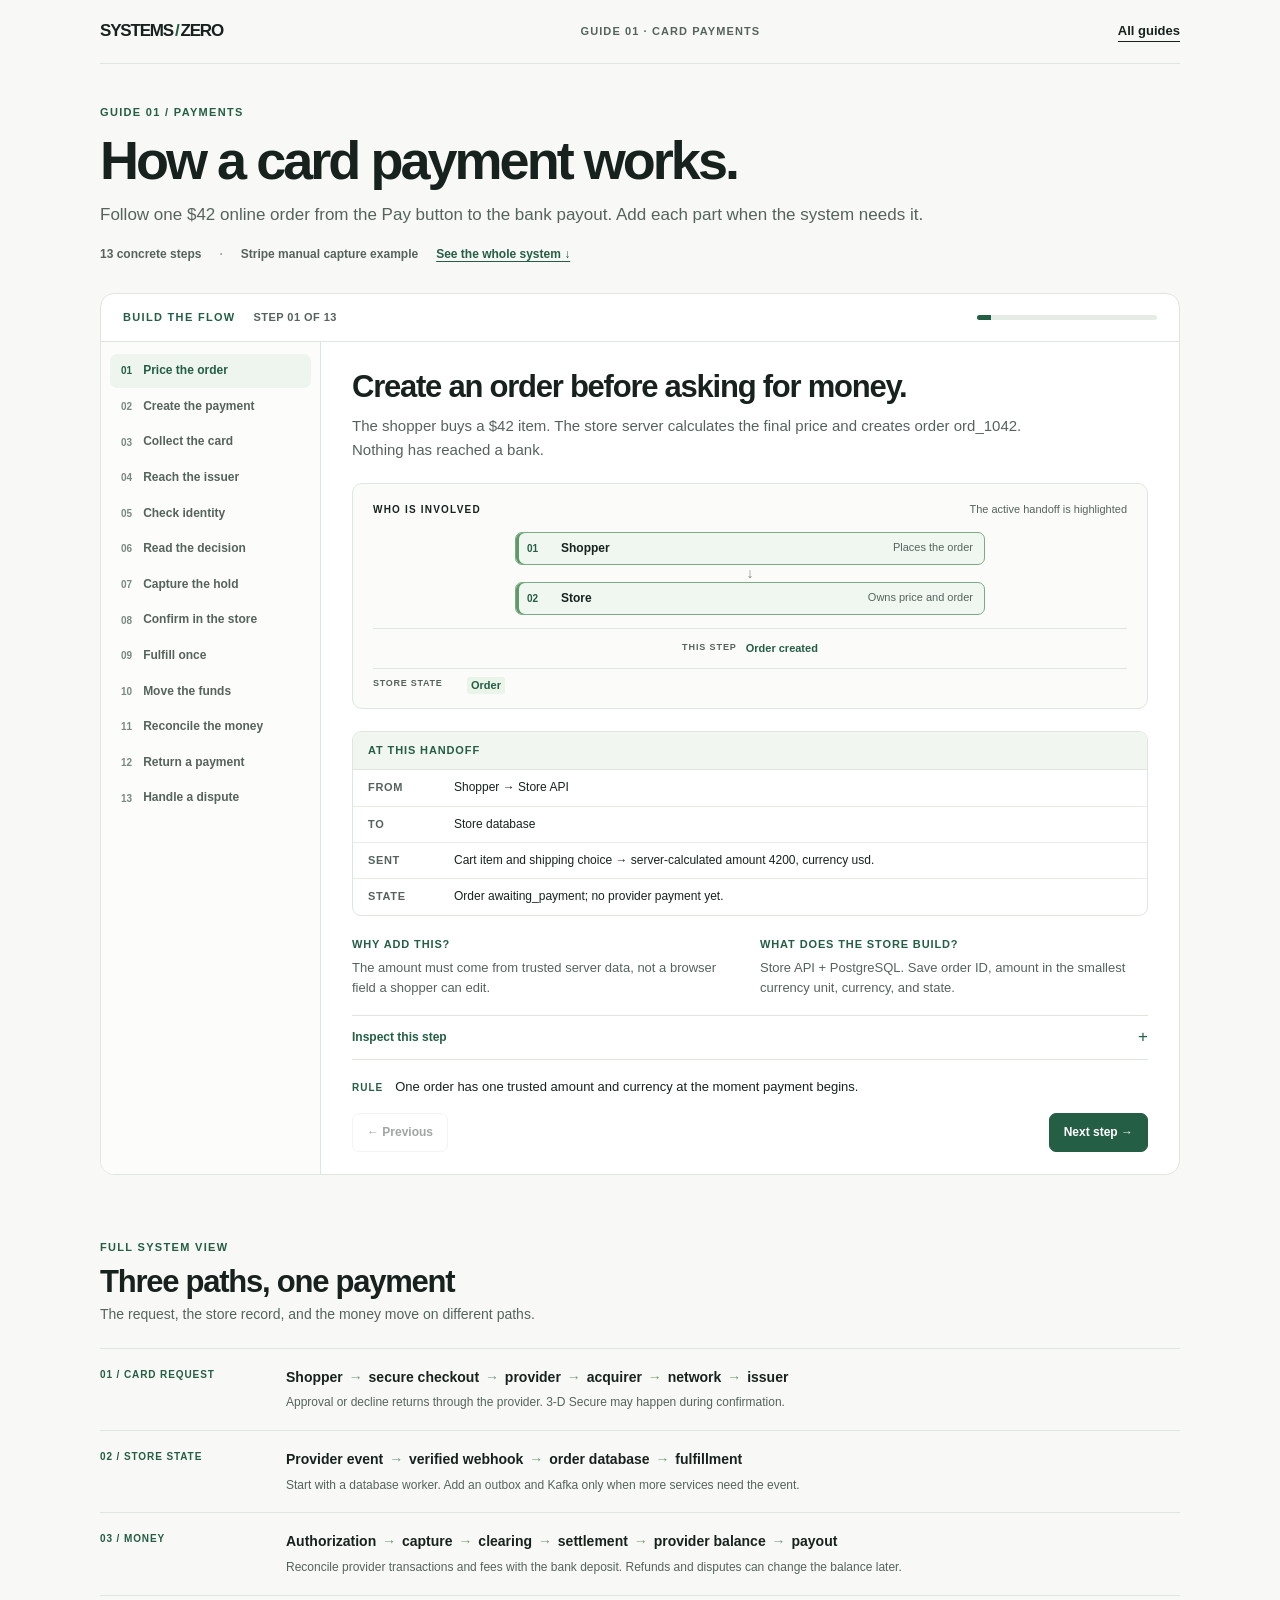
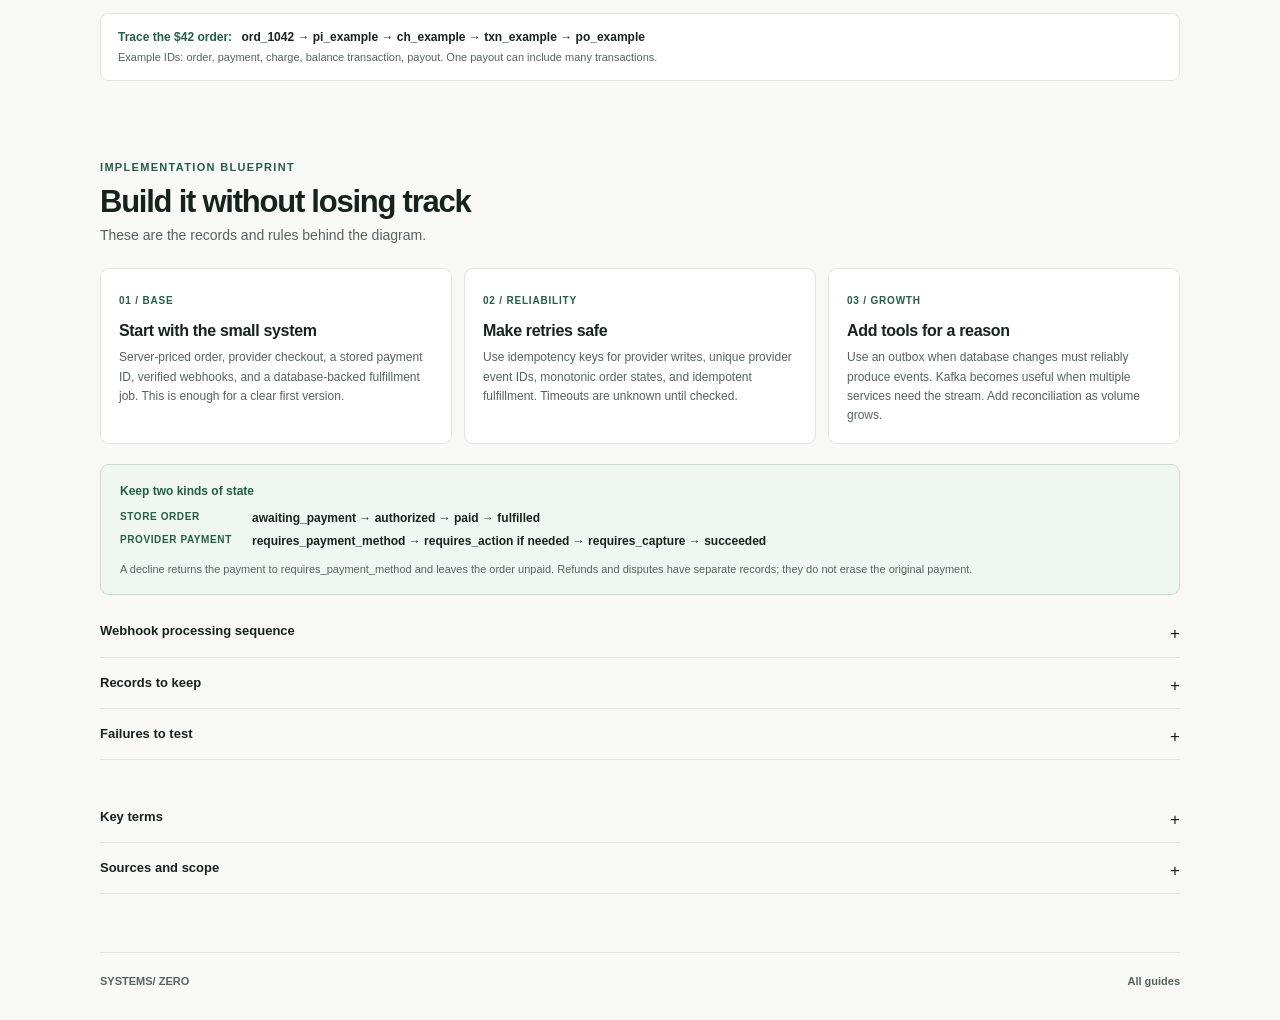
==== commit b5f3c47f: "Expand card payments into an end-to-end guide" ====
--- a/guides/card-payments/index.html
+++ b/guides/card-payments/index.html
@@ -1,10 +1,10 @@
-<!doctype html>
+﻿<!doctype html>
 <html lang="en">
 <head>
   <meta charset="UTF-8">
   <meta name="viewport" content="width=device-width, initial-scale=1">
   <meta name="theme-color" content="#f8f9f6">
-  <meta name="description" content="Follow an online card payment from shopper to issuer, one part at a time.">
+  <meta name="description" content="Master an online card payment through 13 concrete steps: requests, states, failures, settlement, and store software.">
   <link rel="icon" href="../../favicon.svg" type="image/svg+xml">
   <link rel="stylesheet" href="guide.css">
   <script src="guide.js" defer></script>
@@ -22,12 +22,14 @@
     <div class="intro">
       <p class="eyebrow">GUIDE 01 / PAYMENTS</p>
       <h1>How a card payment works.</h1>
-      <p>Start with a shopper and a store. Add one part at a time until the full payment flow is visible.</p>
+      <p>Follow one $42 online order from the Pay button to the bank payout. Add each part when the system needs it.</p>
+      <div class="intro-meta"><span>13 concrete steps</span><span>Stripe manual capture example</span><a href="#system-map">See the whole system ↓</a></div>
     </div>
+    <noscript><p class="no-script">Turn on JavaScript to use the step by step flow. The full system view and reference below are still available.</p></noscript>
 
     <section id="flow" class="flow" aria-label="Build the card payment flow">
       <div class="flow-top">
-        <div><span class="section-label">BUILD THE FLOW</span><span id="step-number" class="step-number">STEP 01 OF 08</span></div>
+        <div><span class="section-label">BUILD THE FLOW</span><span id="step-number" class="step-number">STEP 01 OF 13</span></div>
         <div class="progress" aria-hidden="true"><span id="progress-fill"></span></div>
       </div>
       <div class="flow-grid">
@@ -35,23 +37,31 @@
         <article id="step-content" class="step-content" role="tabpanel" aria-live="polite">
           <h2 id="step-title"></h2>
           <p id="step-summary" class="summary"></p>
-          <div class="diagram" aria-label="Payment request route">
-            <div class="diagram-heading"><strong>PAYMENT ROUTE</strong><span>Follow the request down</span></div>
+          <div class="diagram" aria-label="Payment participants">
+            <div class="diagram-heading"><strong>WHO IS INVOLVED</strong><span>The active handoff is highlighted</span></div>
             <div id="route" class="route"></div>
-            <div id="features" class="features" hidden></div>
-            <div id="outcome" class="outcome" hidden>
-              <span id="outcome-text"></span>
-              <div role="group" aria-label="Issuer decision">
-                <button type="button" data-decision="approved" aria-pressed="true">Approved</button>
-                <button type="button" data-decision="declined" aria-pressed="false">Declined</button>
-              </div>
-            </div>
+            <div class="signal"><span>THIS STEP</span><strong id="signal"></strong></div>
+            <div id="layers" class="layers" aria-label="System parts added so far"></div>
+          </div>
+
+          <div class="handoff">
+            <h3>At this handoff</h3>
+            <dl>
+              <div><dt>From</dt><dd id="handoff-from"></dd></div>
+              <div><dt>To</dt><dd id="handoff-to"></dd></div>
+              <div><dt>Sent</dt><dd id="handoff-message"></dd></div>
+              <div><dt>State</dt><dd id="handoff-state"></dd></div>
+            </dl>
           </div>
           <div class="explanation">
             <div><h3>Why add this?</h3><p id="step-why"></p></div>
-            <div><h3>Example software</h3><p id="step-tech"></p></div>
+            <div><h3>What does the store build?</h3><p id="step-tech"></p></div>
           </div>
-          <p class="takeaway"><strong>Remember</strong><span id="takeaway"></span></p>
+          <details class="inspect">
+            <summary>Inspect this step</summary>
+            <div><h3>Under the hood</h3><p id="step-inside"></p><h3>If it fails</h3><p id="step-failure"></p><a id="step-source" href="https://docs.stripe.com/payments/paymentintents/lifecycle" target="_blank" rel="noopener noreferrer"></a></div>
+          </details>
+          <p class="takeaway"><strong>Rule</strong><span id="takeaway"></span></p>
           <div class="controls">
             <button id="previous" type="button">← Previous</button>
             <button id="next" type="button">Next step →</button>
@@ -60,13 +70,65 @@
       </div>
     </section>
 
-    <section id="software" class="software" aria-labelledby="software-title">
-      <div class="section-heading"><p class="eyebrow">ONE POSSIBLE STORE SETUP</p><h2 id="software-title">Where the tools fit</h2><p>The store builds the order flow. The provider and banks handle the card route.</p></div>
-      <div class="software-list">
-        <div><span>01</span><div><h3>Checkout</h3><p>A provider-controlled card form, such as Stripe Payment Element, collects card details. The store API creates the order and payment request.</p></div></div>
-        <div><span>02</span><div><h3>Payment state</h3><p>A verified webhook updates the order in PostgreSQL. Idempotency keys and safe event handling help with retries.</p></div></div>
-        <div><span>03</span><div><h3>Events, if needed</h3><p>As the store grows, an outbox can send a paid-order event to Kafka. Workers use it for fulfillment, email, or analytics. The issuer still decides whether to approve the card.</p></div></div>
+    <section id="system-map" class="system-map" aria-labelledby="map-title">
+      <div class="section-heading"><p class="eyebrow">FULL SYSTEM VIEW</p><h2 id="map-title">Three paths, one payment</h2><p>The request, the store record, and the money move on different paths.</p></div>
+      <div class="system-lanes">
+        <div><span>01 / CARD REQUEST</span><p>Shopper <b>→</b> secure checkout <b>→</b> provider <b>→</b> acquirer <b>→</b> network <b>→</b> issuer</p><small>Approval or decline returns through the provider. 3-D Secure may happen during confirmation.</small></div>
+        <div><span>02 / STORE STATE</span><p>Provider event <b>→</b> verified webhook <b>→</b> order database <b>→</b> fulfillment</p><small>Start with a database worker. Add an outbox and Kafka only when more services need the event.</small></div>
+        <div><span>03 / MONEY</span><p>Authorization <b>→</b> capture <b>→</b> clearing <b>→</b> settlement <b>→</b> provider balance <b>→</b> payout</p><small>Reconcile provider transactions and fees with the bank deposit. Refunds and disputes can change the balance later.</small></div>
       </div>
+      <p class="trace"><strong>Trace the $42 order:</strong> ord_1042 → pi_example → ch_example → txn_example → po_example <span>Example IDs: order, payment, charge, balance transaction, payout. One payout can include many transactions.</span></p>
+    </section>
+
+    <section class="blueprint" aria-labelledby="blueprint-title">
+      <div class="section-heading"><p class="eyebrow">IMPLEMENTATION BLUEPRINT</p><h2 id="blueprint-title">Build it without losing track</h2><p>These are the records and rules behind the diagram.</p></div>
+      <div class="blueprint-grid">
+        <article><span>01 / BASE</span><h3>Start with the small system</h3><p>Server-priced order, provider checkout, a stored payment ID, verified webhooks, and a database-backed fulfillment job. This is enough for a clear first version.</p></article>
+        <article><span>02 / RELIABILITY</span><h3>Make retries safe</h3><p>Use idempotency keys for provider writes, unique provider event IDs, monotonic order states, and idempotent fulfillment. Timeouts are unknown until checked.</p></article>
+        <article><span>03 / GROWTH</span><h3>Add tools for a reason</h3><p>Use an outbox when database changes must reliably produce events. Kafka becomes useful when multiple services need the stream. Add reconciliation as volume grows.</p></article>
+      </div>
+      <div class="state-model">
+        <strong>Keep two kinds of state</strong>
+        <p><span>Store order</span> awaiting_payment → authorized → paid → fulfilled</p>
+        <p><span>Provider payment</span> requires_payment_method → requires_action if needed → requires_capture → succeeded</p>
+        <small>A decline returns the payment to requires_payment_method and leaves the order unpaid. Refunds and disputes have separate records; they do not erase the original payment.</small>
+      </div>
+      <details class="reference-detail">
+        <summary>Webhook processing sequence</summary>
+        <div class="reference-body">
+          <ol>
+            <li>Verify the signature against the unmodified request body.</li>
+            <li>Find the order through the provider payment ID; check amount and currency.</li>
+            <li>Record the provider event ID with a unique constraint.</li>
+            <li>In one database transaction, mark the order paid once and write a fulfillment job or outbox event.</li>
+            <li>Return a success response after durable acceptance. Let the worker handle shipping or email.</li>
+          </ol>
+          <p>If events arrive out of order, read the provider's current payment state and apply only a valid forward transition. Never let an old event reverse a paid order.</p>
+        </div>
+      </details>
+      <details class="reference-detail">
+        <summary>Records to keep</summary>
+        <div class="reference-body">
+          <div class="record"><strong>orders</strong><span>order_id, amount, currency, payment_state, fulfillment_state</span></div>
+          <div class="record"><strong>payment_attempts</strong><span>order_id, provider_intent_id, provider_status, authorized_amount, captured_amount</span></div>
+          <div class="record"><strong>provider_events</strong><span>event_id (unique), event_type, provider_object_id, received_at</span></div>
+          <div class="record"><strong>outbox</strong><span>event_id (unique), aggregate_id, event_type, payload, published_at</span></div>
+          <div class="record"><strong>refunds / disputes</strong><span>their own IDs, amounts, statuses, and link to the original payment</span></div>
+          <p>These are teaching fields, not a complete production schema. Store credentials and secrets separately; never put raw card details here.</p>
+        </div>
+      </details>
+      <details class="reference-detail">
+        <summary>Failures to test</summary>
+        <div class="reference-body check-list">
+          <p><strong>Price changed:</strong> server recomputes the amount before payment creation.</p>
+          <p><strong>Card declined:</strong> order stays unpaid; shopper can try again.</p>
+          <p><strong>3-D Secure abandoned:</strong> order stays pending until provider state resolves.</p>
+          <p><strong>API timed out:</strong> retrieve or retry the same operation with its idempotency key.</p>
+          <p><strong>Webhook repeated or reordered:</strong> only one paid transition and one fulfillment.</p>
+          <p><strong>Capture expired:</strong> do not fulfill; ask for a new payment attempt.</p>
+          <p><strong>Refund failed or dispute opened:</strong> track a separate case and adjust finance records.</p>
+        </div>
+      </details>
     </section>
 
     <section class="reference" aria-label="Reference information">
@@ -74,20 +136,30 @@
         <p><strong>Issuer</strong> The shopper's card bank; it approves or declines.</p>
         <p><strong>Acquirer</strong> The store's bank or acquiring partner.</p>
         <p><strong>Card network</strong> Routes messages between the two sides.</p>
-        <p><strong>3-D Secure</strong> An extra check of the shopper's identity when needed.</p>
-        <p><strong>Authorization</strong> The decision to approve or decline; an approval usually places a hold.</p>
-        <p><strong>Capture, clearing, settlement</strong> Submit the approved charge, exchange transaction records, then move funds.</p>
-        <p><strong>Webhook</strong> A server-to-server update from the provider.</p>
+        <p><strong>3-D Secure</strong> An identity check when required.</p>
+        <p><strong>Authorization</strong> Approval to charge; usually a hold, not merchant funds.</p>
+        <p><strong>Capture</strong> Submission of an approved charge.</p>
+        <p><strong>Clearing and settlement</strong> Exchange transaction records, then move funds between institutions.</p>
+        <p><strong>Payout</strong> Provider sends available balance to the merchant bank.</p>
+        <p><strong>Webhook</strong> A server-to-server provider update.</p>
+        <p><strong>Outbox</strong> A durable record of an event to publish after a database change.</p>
       </div></details>
       <details><summary>Sources and scope</summary><div class="reference-body">
-        <p>This is a teaching model of a typical online card purchase. Routes and timing vary by provider and region. The software choices above are examples.</p>
+        <p>This is a worked example of a Stripe PaymentIntent with manual capture for one online card order. It exposes the states for learning. Stripe recommends Checkout Sessions for most real integrations. Downstream bank message formats and timing differ by network, provider, and region; the handoffs here are conceptual, not copies of bank wire messages.</p>
         <ul>
-          <li><a href="https://developer.visa.com/docs/visanet-connect-acceptance" target="_blank" rel="noopener noreferrer">Visa: payment lifecycle</a></li>
-          <li><a href="https://docs.stripe.com/payments/payment-element" target="_blank" rel="noopener noreferrer">Stripe: Payment Element</a></li>
-          <li><a href="https://docs.stripe.com/webhooks" target="_blank" rel="noopener noreferrer">Stripe: webhooks</a></li>
+          <li><a href="https://docs.stripe.com/payments/payment-element" target="_blank" rel="noopener noreferrer">Stripe: Payment Element and integration choices</a></li>
+          <li><a href="https://docs.stripe.com/payments/paymentintents/lifecycle" target="_blank" rel="noopener noreferrer">Stripe: PaymentIntent lifecycle</a></li>
+          <li><a href="https://docs.stripe.com/payments/place-a-hold-on-a-payment-method" target="_blank" rel="noopener noreferrer">Stripe: manual capture</a></li>
+          <li><a href="https://developer.visa.com/docs/visanet-connect-acceptance" target="_blank" rel="noopener noreferrer">Visa: authorization, capture, and settlement</a></li>
+          <li><a href="https://docs.stripe.com/webhooks" target="_blank" rel="noopener noreferrer">Stripe: webhook delivery and retries</a></li>
           <li><a href="https://docs.stripe.com/api/idempotent_requests" target="_blank" rel="noopener noreferrer">Stripe: idempotent requests</a></li>
+          <li><a href="https://www.pcisecuritystandards.org/faqs/1438/" target="_blank" rel="noopener noreferrer">PCI SSC: hosted card entry boundary</a></li>
+          <li><a href="https://debezium.io/documentation/reference/stable/transformations/outbox-event-router.html" target="_blank" rel="noopener noreferrer">Debezium: outbox pattern</a></li>
           <li><a href="https://kafka.apache.org/intro/" target="_blank" rel="noopener noreferrer">Apache Kafka: event streaming</a></li>
-          <li><a href="https://debezium.io/documentation/reference/stable/transformations/outbox-event-router.html" target="_blank" rel="noopener noreferrer">Debezium: outbox pattern</a></li>
+          <li><a href="https://docs.stripe.com/payouts" target="_blank" rel="noopener noreferrer">Stripe: payouts</a></li>
+          <li><a href="https://docs.stripe.com/api/balance_transactions" target="_blank" rel="noopener noreferrer">Stripe: balance transactions</a></li>
+          <li><a href="https://docs.stripe.com/refunds" target="_blank" rel="noopener noreferrer">Stripe: refunds</a></li>
+          <li><a href="https://docs.stripe.com/disputes" target="_blank" rel="noopener noreferrer">Stripe: disputes</a></li>
         </ul>
       </div></details>
     </section>
--- a/guides/card-payments/guide.css
+++ b/guides/card-payments/guide.css
@@ -1,10 +1,167 @@
-:root{--bg:#f8f9f6;--paper:#fff;--ink:#17221f;--muted:#56635d;--line:#dfe5df;--green:#245e45;--soft:#edf5ee}
-*{box-sizing:border-box}html{scroll-behavior:smooth}body{margin:0;background:var(--bg);color:var(--ink);font-family:Inter,"Segoe UI",Arial,sans-serif;line-height:1.5;-webkit-font-smoothing:antialiased}button{font:inherit;cursor:pointer}a{color:inherit}a:focus-visible,button:focus-visible,summary:focus-visible{outline:3px solid #3674c2;outline-offset:3px}.wrap{width:min(100% - 40px,1080px);margin-inline:auto}.skip-link{position:absolute;top:-60px;left:16px;background:#fff;padding:10px;z-index:10}.skip-link:focus{top:12px}
-.topbar{min-height:64px;display:flex;align-items:center;justify-content:space-between;gap:16px;border-bottom:1px solid var(--line)}.topbar a{text-decoration:none}.brand{font-size:17px;font-weight:850;letter-spacing:-.07em;white-space:nowrap}.brand span{color:var(--green);margin-inline:2px}.header-label{font-size:11px;font-weight:800;letter-spacing:.1em;color:var(--muted)}.back-link{font-size:13px;font-weight:700;border-bottom:1px solid var(--ink)}
-.intro{padding:42px 0 28px;max-width:740px}.eyebrow,.section-label{margin:0;color:var(--green);font-size:11px;font-weight:850;letter-spacing:.12em}.intro h1{font-size:clamp(34px,5vw,54px);letter-spacing:-.055em;line-height:1.08;margin:10px 0 12px}.intro>p:last-child{margin:0;color:var(--muted);font-size:17px;line-height:1.6}
-.flow{background:var(--paper);border:1px solid var(--line);border-radius:14px;overflow:hidden}.flow-top{padding:16px 22px;border-bottom:1px solid var(--line);display:flex;align-items:center;gap:28px;justify-content:space-between}.flow-top>div:first-child{display:flex;align-items:center;gap:20px}.step-number{font-size:11px;font-weight:800;color:var(--muted);letter-spacing:.04em;white-space:nowrap}.progress{width:180px;height:5px;border-radius:8px;background:#e5ebe5;overflow:hidden}.progress span{height:100%;display:block;width:12.5%;background:var(--green);transition:width .25s ease}.flow-grid{display:grid;grid-template-columns:214px minmax(0,1fr)}.steps{padding:14px 10px;border-right:1px solid var(--line);display:flex;flex-direction:column;gap:3px;background:#fcfdfa}.steps button{width:100%;display:flex;align-items:center;gap:12px;border:0;background:transparent;text-align:left;padding:11px 12px;border-radius:8px;font-size:13px;font-weight:650;color:var(--muted)}.steps button span{font-size:11px;color:#7a8980;font-weight:800}.steps button:hover{background:#eff3ee}.steps button[aria-selected=true]{background:var(--soft);color:var(--green)}.steps button[aria-selected=true] span{color:var(--green)}
-.step-content{padding:27px 32px 22px;min-width:0}.step-content h2{font-size:clamp(24px,3vw,32px);letter-spacing:-.04em;line-height:1.16;margin:0 0 8px}.summary{margin:0 0 22px;color:var(--muted);font-size:15px;line-height:1.6;max-width:650px}.diagram{border:1px solid var(--line);border-radius:10px;padding:18px 20px;background:#fbfcfa}.diagram-heading{display:flex;justify-content:space-between;gap:12px;align-items:center;margin-bottom:17px}.diagram-heading strong{font-size:11px;letter-spacing:.12em}.diagram-heading span{font-size:11px;color:var(--muted)}.route{display:flex;flex-direction:column;align-items:center;gap:3px}.route-node{width:min(100%,460px);border:1px solid #ccd8cf;border-radius:7px;background:white;display:grid;grid-template-columns:27px minmax(100px,1fr) minmax(120px,1.3fr);align-items:center;gap:9px;padding:6px 12px;min-height:34px}.route-node.is-new{border-color:#6a9e77;background:#eff8ef}.route-index{font-size:10px;color:var(--green);font-weight:800}.route-node strong{font-size:12px;line-height:1.25}.route-node small{font-size:11px;color:var(--muted);text-align:right;line-height:1.25}.route-arrow{height:12px;color:#6f8e78;font-size:14px;line-height:11px}.features{display:flex;justify-content:center;gap:6px;flex-wrap:wrap;margin:14px auto 0;max-width:570px}.feature{font-size:11px;color:var(--green);background:#eaf3e9;border:1px solid #d2e4d4;border-radius:999px;padding:4px 9px}.feature.is-blocked{text-decoration:line-through;color:#7f8c84;background:#f3f4f2;border-color:#e2e5df}.outcome{margin:13px auto 0;max-width:570px;border-top:1px solid var(--line);padding-top:12px;display:flex;align-items:center;justify-content:space-between;gap:10px}.outcome span{font-size:12px;font-weight:650;color:var(--green)}.outcome.is-declined span{color:#9a4c3b}.outcome div{display:flex;gap:4px}.outcome button{border:1px solid var(--line);background:#fff;border-radius:5px;padding:5px 8px;font-size:11px;font-weight:700;color:var(--muted)}.outcome button[aria-pressed=true]{background:var(--green);border-color:var(--green);color:#fff}.outcome.is-declined button[aria-pressed=true]{background:#9a4c3b;border-color:#9a4c3b}
-[hidden]{display:none!important}.explanation{display:grid;grid-template-columns:1fr 1fr;gap:18px;border-bottom:1px solid var(--line);padding:20px 0 16px}.explanation h3{font-size:11px;letter-spacing:.08em;text-transform:uppercase;margin:0 0 5px;color:var(--green)}.explanation p{font-size:13px;line-height:1.5;margin:0;color:var(--muted)}.takeaway{display:flex;gap:13px;align-items:baseline;margin:16px 0;font-size:13px}.takeaway strong{color:var(--green);font-size:11px;text-transform:uppercase;letter-spacing:.07em}.controls{display:flex;justify-content:space-between;gap:10px}.controls button{border:1px solid var(--line);background:#fff;color:var(--ink);border-radius:7px;padding:9px 14px;font-size:12px;font-weight:750}.controls button:last-child{background:var(--green);border-color:var(--green);color:#fff}.controls button:hover:not(:disabled){filter:brightness(.92)}.controls button:disabled{opacity:.4;cursor:default}
-.software{padding:50px 0 28px}.section-heading h2{font-size:28px;letter-spacing:-.04em;margin:7px 0 5px}.section-heading>p:last-child{font-size:14px;color:var(--muted);margin:0}.software-list{margin-top:22px;border-top:1px solid var(--line)}.software-list>div{display:grid;grid-template-columns:48px 1fr;gap:12px;padding:16px 0;border-bottom:1px solid var(--line)}.software-list>div>span{font-size:11px;color:var(--green);font-weight:800}.software-list h3{font-size:15px;margin:0 0 3px}.software-list p{font-size:13px;line-height:1.55;color:var(--muted);margin:0;max-width:760px}.reference{padding:14px 0 55px}.reference details{border-bottom:1px solid var(--line)}.reference summary{cursor:pointer;list-style:none;padding:15px 0;font-size:13px;font-weight:750}.reference summary::-webkit-details-marker{display:none}.reference summary:after{content:"+";float:right;font-size:17px;font-weight:400}.reference details[open] summary:after{content:"−"}.reference-body{padding:0 0 18px;color:var(--muted);font-size:13px}.reference-body p{margin:0 0 8px}.reference-body strong{color:var(--ink);margin-right:9px}.reference-body ul{margin:10px 0 0;padding-left:19px;columns:2}.reference-body li{margin:5px 0}.reference-body a{color:var(--green);text-underline-offset:3px}.footer{padding:20px 0 30px;border-top:1px solid var(--line);display:flex;justify-content:space-between;color:var(--muted);font-size:11px;font-weight:700}.footer a{text-decoration:none}
-@media(max-width:720px){.wrap{width:min(100% - 28px,1080px)}.header-label{display:none}.intro{padding:29px 0 22px}.intro>p:last-child{font-size:15px}.flow-top{padding:12px 15px}.flow-top>div:first-child{gap:10px}.progress{width:70px}.flow-grid{display:block}.steps{display:grid;grid-template-columns:repeat(4,1fr);gap:2px;padding:7px;border-right:0;border-bottom:1px solid var(--line)}.steps button{display:block;text-align:center;padding:7px 3px;font-size:10px;line-height:1.2;min-height:45px}.steps button span{display:block;font-size:9px;margin-bottom:2px}.step-content{padding:22px 16px 18px}.diagram{padding:13px 10px}.route-node{grid-template-columns:20px minmax(76px,1fr) minmax(86px,1.3fr);gap:4px;padding:6px}.route-node strong{font-size:11px}.route-node small{font-size:10px}.explanation{grid-template-columns:1fr;gap:12px}.outcome{align-items:flex-start;flex-direction:column}.takeaway{display:block}.takeaway strong{display:block;margin-bottom:4px}.reference-body ul{columns:1}.software{padding-top:40px}}
-@media(prefers-reduced-motion:reduce){html{scroll-behavior:auto}.progress span{transition:none}}
+﻿:root {
+  --bg:#f8f9f6; --paper:#fff; --ink:#17221f; --muted:#56635d;
+  --line:#dfe5df; --green:#245e45; --soft:#edf5ee; --accent:#b8d5bd;
+}
+* { box-sizing:border-box }
+html { scroll-behavior:smooth }
+body { margin:0; background:var(--bg); color:var(--ink); font:15px/1.55 Inter,"Segoe UI",Arial,sans-serif; -webkit-font-smoothing:antialiased }
+button { font:inherit; cursor:pointer }
+a { color:inherit }
+a:focus-visible,button:focus-visible,summary:focus-visible { outline:3px solid #3674c2; outline-offset:3px }
+.wrap { width:min(100% - 40px,1080px); margin-inline:auto }
+.skip-link { position:absolute; top:-60px; left:16px; z-index:10; background:#fff; padding:10px }
+.skip-link:focus { top:12px }
+.topbar { min-height:64px; display:flex; align-items:center; justify-content:space-between; gap:16px; border-bottom:1px solid var(--line) }
+.topbar a { text-decoration:none }
+.brand { font-size:17px; font-weight:850; letter-spacing:-.07em; white-space:nowrap }
+.brand span { color:var(--green); margin-inline:2px }
+.header-label { font-size:11px; font-weight:800; letter-spacing:.1em; color:var(--muted) }
+.back-link { font-size:13px; font-weight:700; border-bottom:1px solid var(--ink) }
+.intro { padding:40px 0 30px; max-width:830px }
+.eyebrow,.section-label { margin:0; color:var(--green); font-size:11px; font-weight:850; letter-spacing:.12em }
+.intro h1 { font-size:clamp(34px,5vw,54px); letter-spacing:-.055em; line-height:1.08; margin:10px 0 12px }
+.intro>p:nth-of-type(2) { margin:0; color:var(--muted); font-size:17px; line-height:1.6 }
+.intro-meta { display:flex; flex-wrap:wrap; gap:8px 18px; align-items:center; margin-top:16px; color:var(--muted); font-size:12px; font-weight:700 }
+.intro-meta span+span:before { content:"·"; margin-right:18px; color:#9baaa0 }
+.intro-meta a { color:var(--green); text-underline-offset:3px }
+.no-script { border:1px solid var(--line); border-radius:8px; padding:12px 16px; background:#fff; color:var(--muted); font-size:13px }
+.flow { background:var(--paper); border:1px solid var(--line); border-radius:14px; overflow:hidden }
+.flow-top { padding:15px 22px; border-bottom:1px solid var(--line); display:flex; align-items:center; gap:28px; justify-content:space-between }
+.flow-top>div:first-child { display:flex; align-items:center; gap:18px }
+.step-number { font-size:11px; font-weight:800; color:var(--muted); letter-spacing:.04em; white-space:nowrap }
+.progress { width:180px; height:5px; border-radius:8px; background:#e5ebe5; overflow:hidden }
+.progress span { height:100%; display:block; width:7.7%; background:var(--green); transition:width .25s ease }
+.flow-grid { display:grid; grid-template-columns:220px minmax(0,1fr) }
+.steps { padding:12px 9px; border-right:1px solid var(--line); display:flex; flex-direction:column; gap:2px; background:#fcfdfa }
+.steps button { width:100%; display:flex; align-items:center; gap:11px; border:0; background:transparent; text-align:left; padding:9px 11px; border-radius:7px; font-size:12px; font-weight:650; color:var(--muted); line-height:1.3 }
+.steps button span { font-size:10px; color:#7a8980; font-weight:800 }
+.steps button:hover { background:#eff3ee }
+.steps button[aria-selected=true] { background:var(--soft); color:var(--green) }
+.steps button[aria-selected=true] span { color:var(--green) }
+.step-content { padding:27px 31px 22px; min-width:0 }
+.step-content h2 { font-size:clamp(23px,3vw,31px); letter-spacing:-.04em; line-height:1.18; margin:0 0 8px }
+.summary { margin:0 0 21px; color:var(--muted); font-size:15px; line-height:1.6; max-width:680px }
+.diagram { border:1px solid var(--line); border-radius:10px; padding:17px 20px 14px; background:#fbfcfa }
+.diagram-heading { display:flex; justify-content:space-between; align-items:center; gap:12px; margin-bottom:14px }
+.diagram-heading strong { font-size:10px; letter-spacing:.12em }
+.diagram-heading span { font-size:11px; color:var(--muted) }
+.route { display:flex; flex-direction:column; align-items:center; gap:3px }
+.route-node { width:min(100%,470px); min-height:33px; border:1px solid #d6dfd6; border-radius:7px; background:#fff; display:grid; grid-template-columns:26px minmax(105px,1fr) minmax(115px,1.3fr); align-items:center; gap:8px; padding:5px 11px }
+.route-node.is-focus { border-color:#7bab85; background:#f0f7f0 }
+.route-node.is-new { box-shadow:inset 3px 0 0 #5f986a }
+.route-index { font-size:10px; color:var(--green); font-weight:800 }
+.route-node strong { font-size:12px; line-height:1.25 }
+.route-node small { font-size:11px; color:var(--muted); text-align:right; line-height:1.25 }
+.route-arrow { height:11px; color:#6f8e78; font-size:14px; line-height:10px }
+.signal { display:flex; justify-content:center; align-items:center; gap:9px; margin:13px auto 0; padding-top:11px; border-top:1px solid var(--line); font-size:11px }
+.signal span { font-size:9px; font-weight:850; letter-spacing:.1em; color:var(--muted) }
+.signal strong { color:var(--green); font-weight:750 }
+.layers { margin-top:11px; border-top:1px solid var(--line) }
+.layer { display:grid; grid-template-columns:86px 1fr; gap:8px; padding:8px 0; border-bottom:1px solid #e9ede8 }
+.layer:last-child { border-bottom:0; padding-bottom:0 }
+.layer>span { color:var(--muted); font-size:9px; font-weight:850; letter-spacing:.08em; align-self:baseline }
+.layer p { display:flex; flex-wrap:wrap; align-items:baseline; gap:3px 6px; margin:0; font-size:11px; line-height:1.4 }
+.layer strong { font-weight:650 }
+.layer strong.is-new { color:var(--green); background:#eaf4e9; padding:1px 4px; border-radius:3px }
+.layer i { color:#73977c; font-style:normal }
+.handoff { margin-top:22px; border:1px solid var(--line); border-radius:9px; overflow:hidden }
+.handoff h3 { margin:0; padding:10px 15px; background:#f2f6f1; border-bottom:1px solid var(--line); font-size:11px; letter-spacing:.08em; text-transform:uppercase; color:var(--green) }
+.handoff dl { margin:0 }
+.handoff dl>div { display:grid; grid-template-columns:74px minmax(0,1fr); gap:12px; padding:9px 15px; border-bottom:1px solid #e9ede8 }
+.handoff dl>div:last-child { border:0 }
+.handoff dt { color:var(--muted); font-size:11px; font-weight:750; text-transform:uppercase; letter-spacing:.06em }
+.handoff dd { margin:0; font-size:12px; line-height:1.45; overflow-wrap:anywhere }
+.explanation { display:grid; grid-template-columns:1fr 1fr; gap:20px; border-bottom:1px solid var(--line); padding:20px 0 17px }
+.explanation h3,.inspect h3 { font-size:11px; letter-spacing:.08em; text-transform:uppercase; margin:0 0 5px; color:var(--green) }
+.explanation p,.inspect p { font-size:13px; line-height:1.55; margin:0; color:var(--muted) }
+.inspect { border-bottom:1px solid var(--line) }
+.inspect summary { cursor:pointer; padding:12px 0; font-size:12px; font-weight:800; color:var(--green); list-style:none }
+.inspect summary::-webkit-details-marker { display:none }
+.inspect summary:after { content:"+"; float:right; font-size:17px; font-weight:400; line-height:1 }
+.inspect[open] summary:after { content:"−" }
+.inspect>div { padding:0 0 16px }
+.inspect h3:not(:first-child) { margin-top:14px }
+.inspect a { display:inline-block; margin-top:12px; color:var(--green); font-size:12px; font-weight:700; text-underline-offset:3px }
+.takeaway { display:flex; gap:12px; align-items:baseline; margin:17px 0; font-size:13px; line-height:1.5 }
+.takeaway strong { color:var(--green); font-size:10px; text-transform:uppercase; letter-spacing:.1em }
+.controls { display:flex; justify-content:space-between; gap:10px }
+.controls button { border:1px solid var(--line); background:#fff; color:var(--ink); border-radius:7px; padding:9px 14px; font-size:12px; font-weight:750 }
+.controls button:last-child { background:var(--green); border-color:var(--green); color:#fff }
+.controls button:hover:not(:disabled) { filter:brightness(.92) }
+.controls button:disabled { opacity:.4; cursor:default }
+.section-heading h2 { font-size:clamp(25px,3vw,31px); letter-spacing:-.04em; margin:7px 0 4px; line-height:1.2 }
+.section-heading>p:last-child { color:var(--muted); font-size:14px; margin:0 }
+.system-map { padding:64px 0 20px }
+.system-lanes { margin-top:22px; border-top:1px solid var(--line) }
+.system-lanes>div { display:grid; grid-template-columns:170px 1fr; gap:5px 16px; border-bottom:1px solid var(--line); padding:18px 0 }
+.system-lanes span { grid-row:span 2; color:var(--green); font-size:10px; letter-spacing:.09em; font-weight:850 }
+.system-lanes p { margin:0; font-size:14px; font-weight:750; line-height:1.55 }
+.system-lanes b { color:#729b7a; font-weight:500; margin:0 2px }
+.system-lanes small { color:var(--muted); font-size:12px; line-height:1.55 }
+.trace { margin:17px 0 0; padding:14px 17px; border:1px solid var(--line); border-radius:8px; background:#fff; color:var(--ink); font-size:12px; font-weight:650; overflow-wrap:anywhere }
+.trace strong { color:var(--green); margin-right:6px }
+.trace span { display:block; margin-top:3px; color:var(--muted); font-size:11px; font-weight:400 }
+.blueprint { padding:58px 0 20px }
+.blueprint-grid { display:grid; grid-template-columns:repeat(3,1fr); gap:12px; margin:22px 0 20px }
+.blueprint-grid article { border:1px solid var(--line); background:#fff; border-radius:9px; padding:18px }
+.blueprint-grid span { color:var(--green); font-size:10px; font-weight:850; letter-spacing:.08em }
+.blueprint-grid h3 { font-size:16px; line-height:1.25; letter-spacing:-.02em; margin:11px 0 7px }
+.blueprint-grid p { color:var(--muted); font-size:12px; line-height:1.6; margin:0 }
+.state-model { border:1px solid #cadbcd; background:#f0f7f0; border-radius:9px; padding:17px 19px; margin:0 0 11px }
+.state-model>strong { display:block; color:var(--green); font-size:12px; margin-bottom:8px }
+.state-model p { display:flex; flex-wrap:wrap; gap:4px 12px; margin:5px 0; font-size:12px; font-weight:700; overflow-wrap:anywhere }
+.state-model p span { min-width:120px; color:var(--green); font-size:10px; letter-spacing:.06em; text-transform:uppercase }
+.state-model small { display:block; margin-top:10px; color:var(--muted); font-size:11px; line-height:1.5 }
+.reference-detail,.reference details { border-bottom:1px solid var(--line) }
+.reference-detail summary,.reference summary { cursor:pointer; list-style:none; padding:15px 0; font-size:13px; font-weight:750 }
+.reference-detail summary::-webkit-details-marker,.reference summary::-webkit-details-marker { display:none }
+.reference-detail summary:after,.reference summary:after { content:"+"; float:right; font-size:17px; font-weight:400 }
+.reference-detail[open] summary:after,.reference details[open] summary:after { content:"−" }
+.reference-body { padding:0 0 18px; color:var(--muted); font-size:13px; line-height:1.6 }
+.reference-body p { margin:0 0 8px }
+.reference-body strong { color:var(--ink); margin-right:7px }
+.reference-body ul { margin:12px 0 0; padding-left:19px; columns:2 }
+.reference-body ol { margin:0 0 12px; padding-left:20px }
+.reference-body ol li { padding-left:4px }
+.reference-body li { margin:5px 0; break-inside:avoid }
+.reference-body a { color:var(--green); text-underline-offset:3px }
+.record { display:grid; grid-template-columns:170px 1fr; gap:12px; border-bottom:1px solid var(--line); padding:8px 0 }
+.record:first-child { padding-top:0 }
+.record:last-of-type { margin-bottom:12px }
+.record strong { font-size:12px }
+.reference { padding:12px 0 58px }
+.footer { padding:20px 0 30px; border-top:1px solid var(--line); display:flex; justify-content:space-between; color:var(--muted); font-size:11px; font-weight:700 }
+.footer a { text-decoration:none }
+@media(max-width:720px) {
+  .wrap { width:min(100% - 28px,1080px) }
+  .header-label { display:none }
+  .intro { padding:29px 0 24px }
+  .intro>p:nth-of-type(2) { font-size:15px }
+  .flow-top { padding:12px 15px }
+  .flow-top>div:first-child { gap:10px }
+  .progress { width:70px }
+  .flow-grid { display:block }
+  .steps { display:flex; flex-direction:row; overflow-x:auto; gap:4px; border-right:0; border-bottom:1px solid var(--line); padding:8px; scrollbar-width:thin; scroll-snap-type:x proximity }
+  .steps button { flex:0 0 auto; width:auto; min-width:123px; max-width:165px; padding:9px 10px; scroll-snap-align:center; white-space:normal }
+  .step-content { padding:22px 16px 18px }
+  .diagram { padding:13px 10px }
+  .route-node { grid-template-columns:20px minmax(70px,1fr) minmax(90px,1.3fr); gap:4px; padding:6px }
+  .route-node strong { font-size:11px }
+  .route-node small { font-size:10px }
+  .layer { grid-template-columns:70px 1fr }
+  .explanation { grid-template-columns:1fr; gap:12px }
+  .handoff dl>div { grid-template-columns:60px minmax(0,1fr); gap:7px; padding:8px 10px }
+  .takeaway { display:block }
+  .takeaway strong { display:block; margin-bottom:4px }
+  .system-map { padding-top:48px }
+  .system-lanes>div { grid-template-columns:1fr; gap:6px }
+  .system-lanes span { grid-row:auto }
+  .blueprint { padding-top:44px }
+  .blueprint-grid { grid-template-columns:1fr; gap:8px }
+  .record { grid-template-columns:1fr; gap:2px }
+  .reference-body ul { columns:1 }
+}
+@media(prefers-reduced-motion:reduce) {
+  html { scroll-behavior:auto }
+  .progress span { transition:none }
+}
